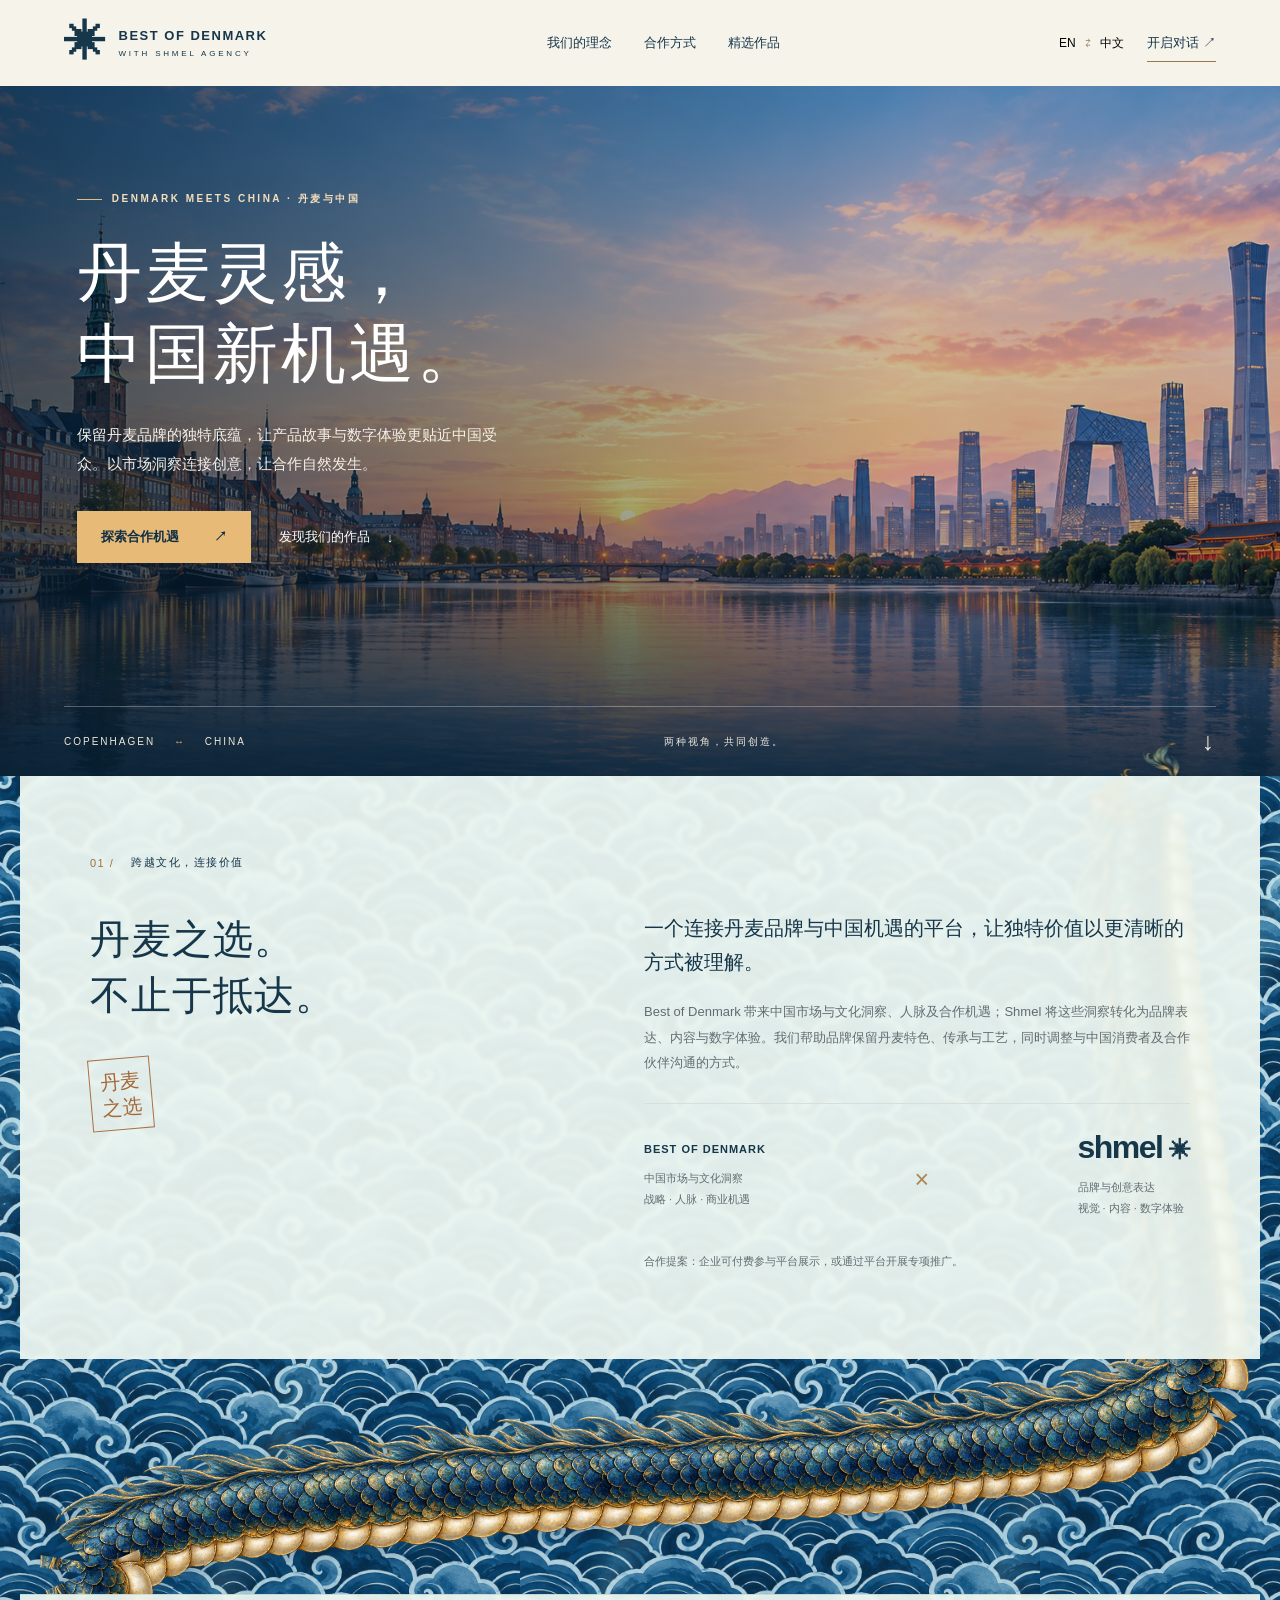
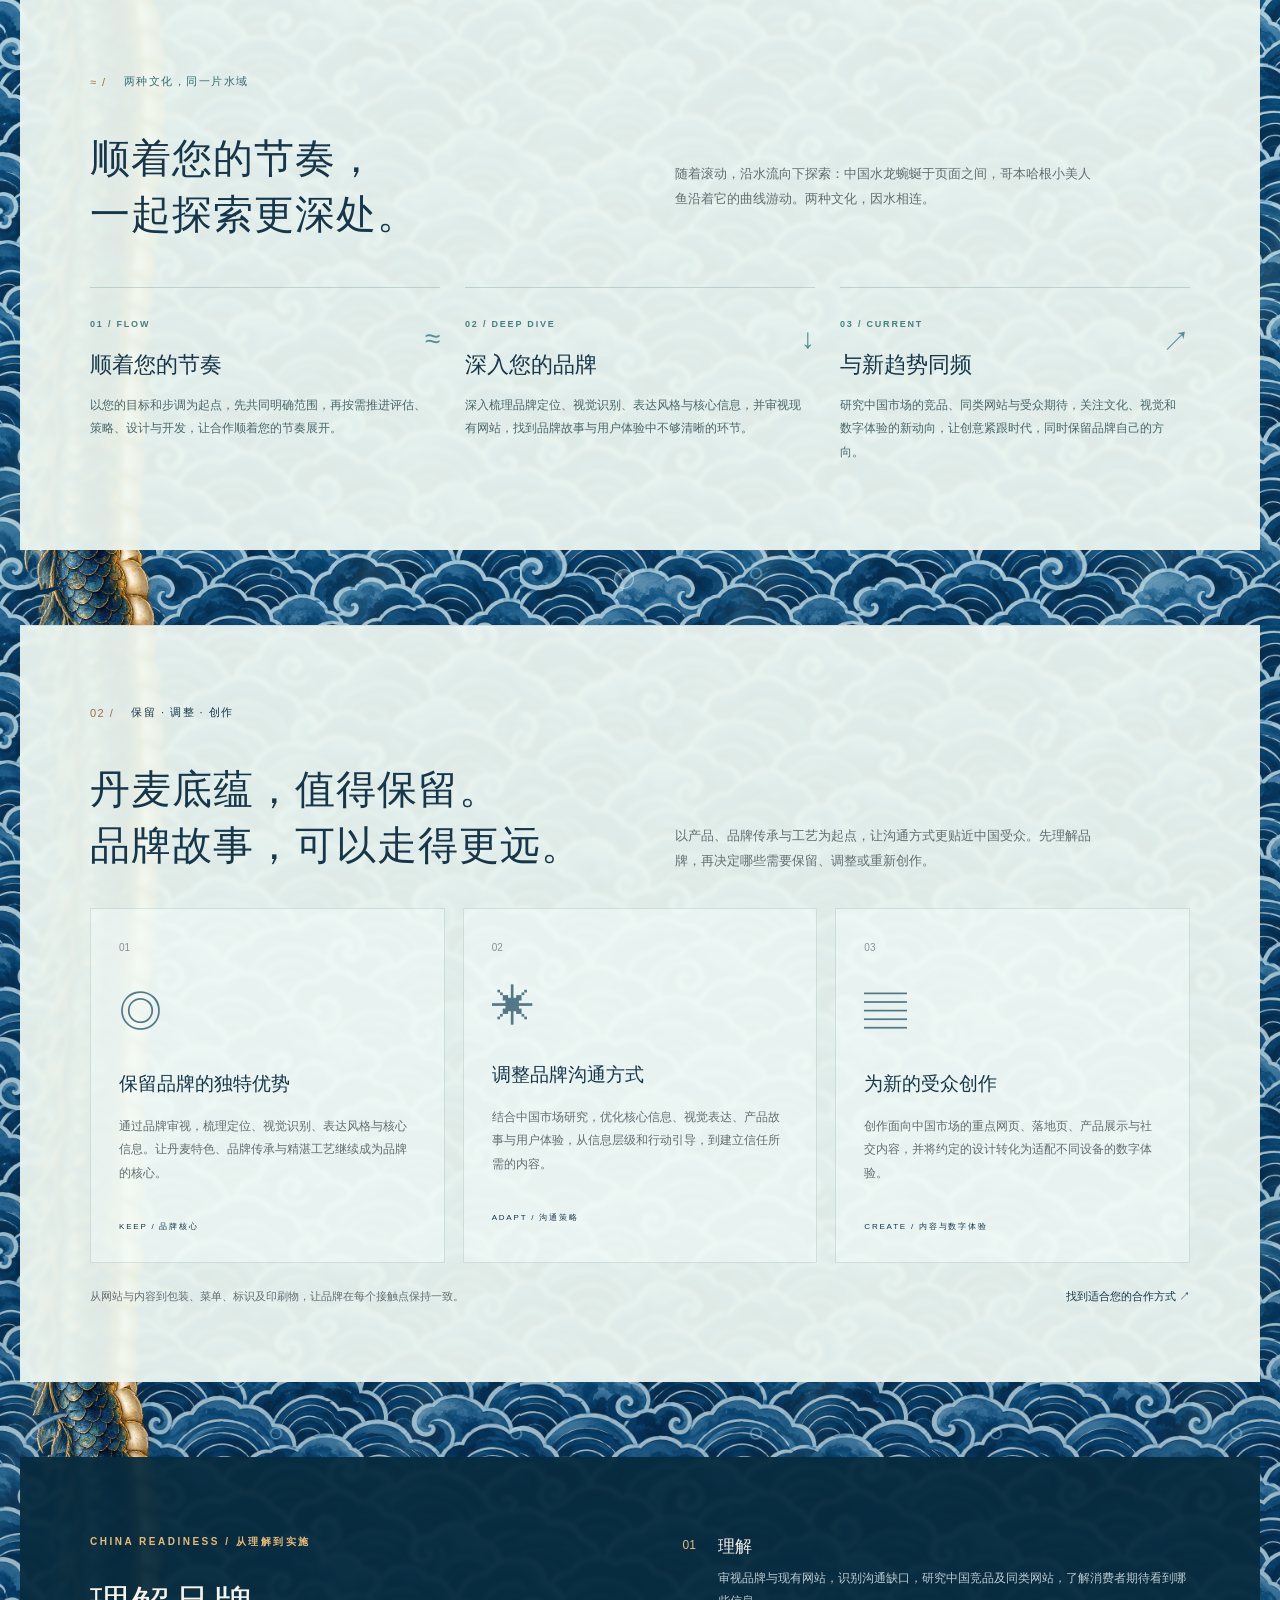
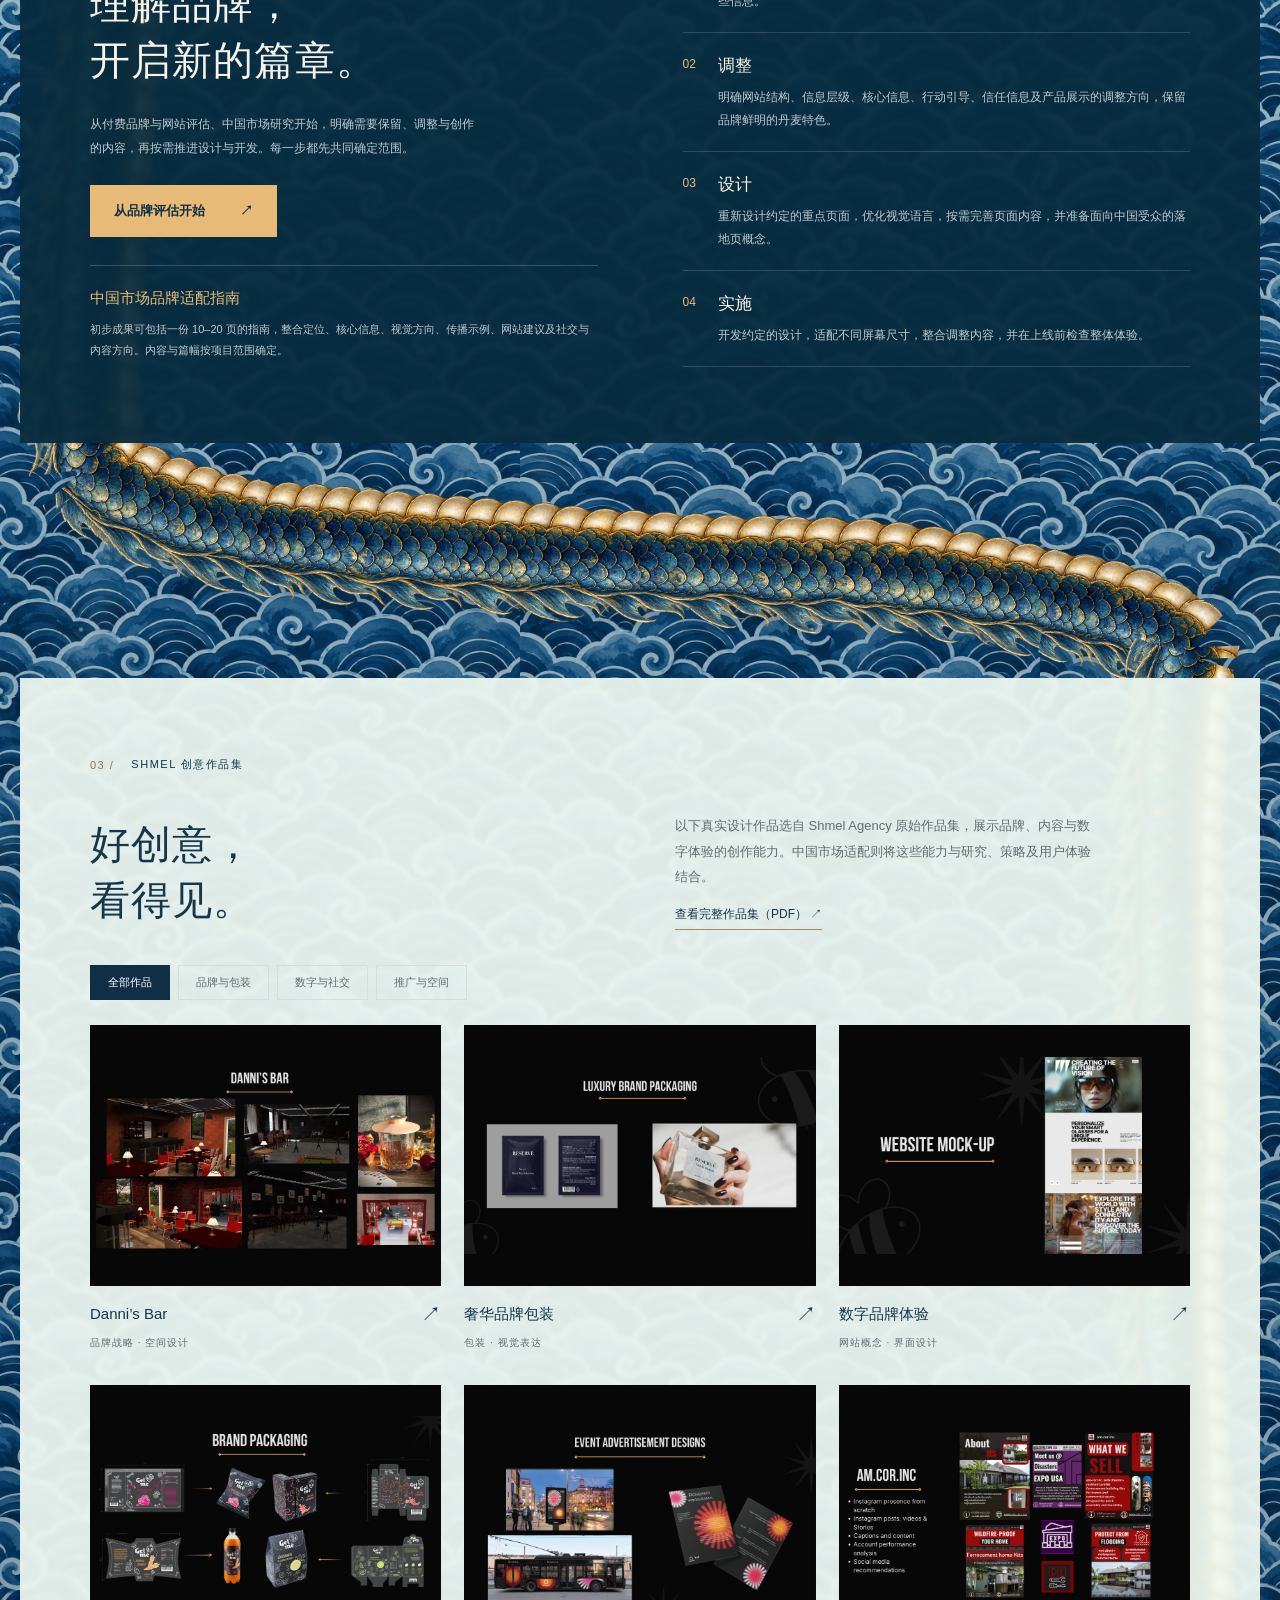
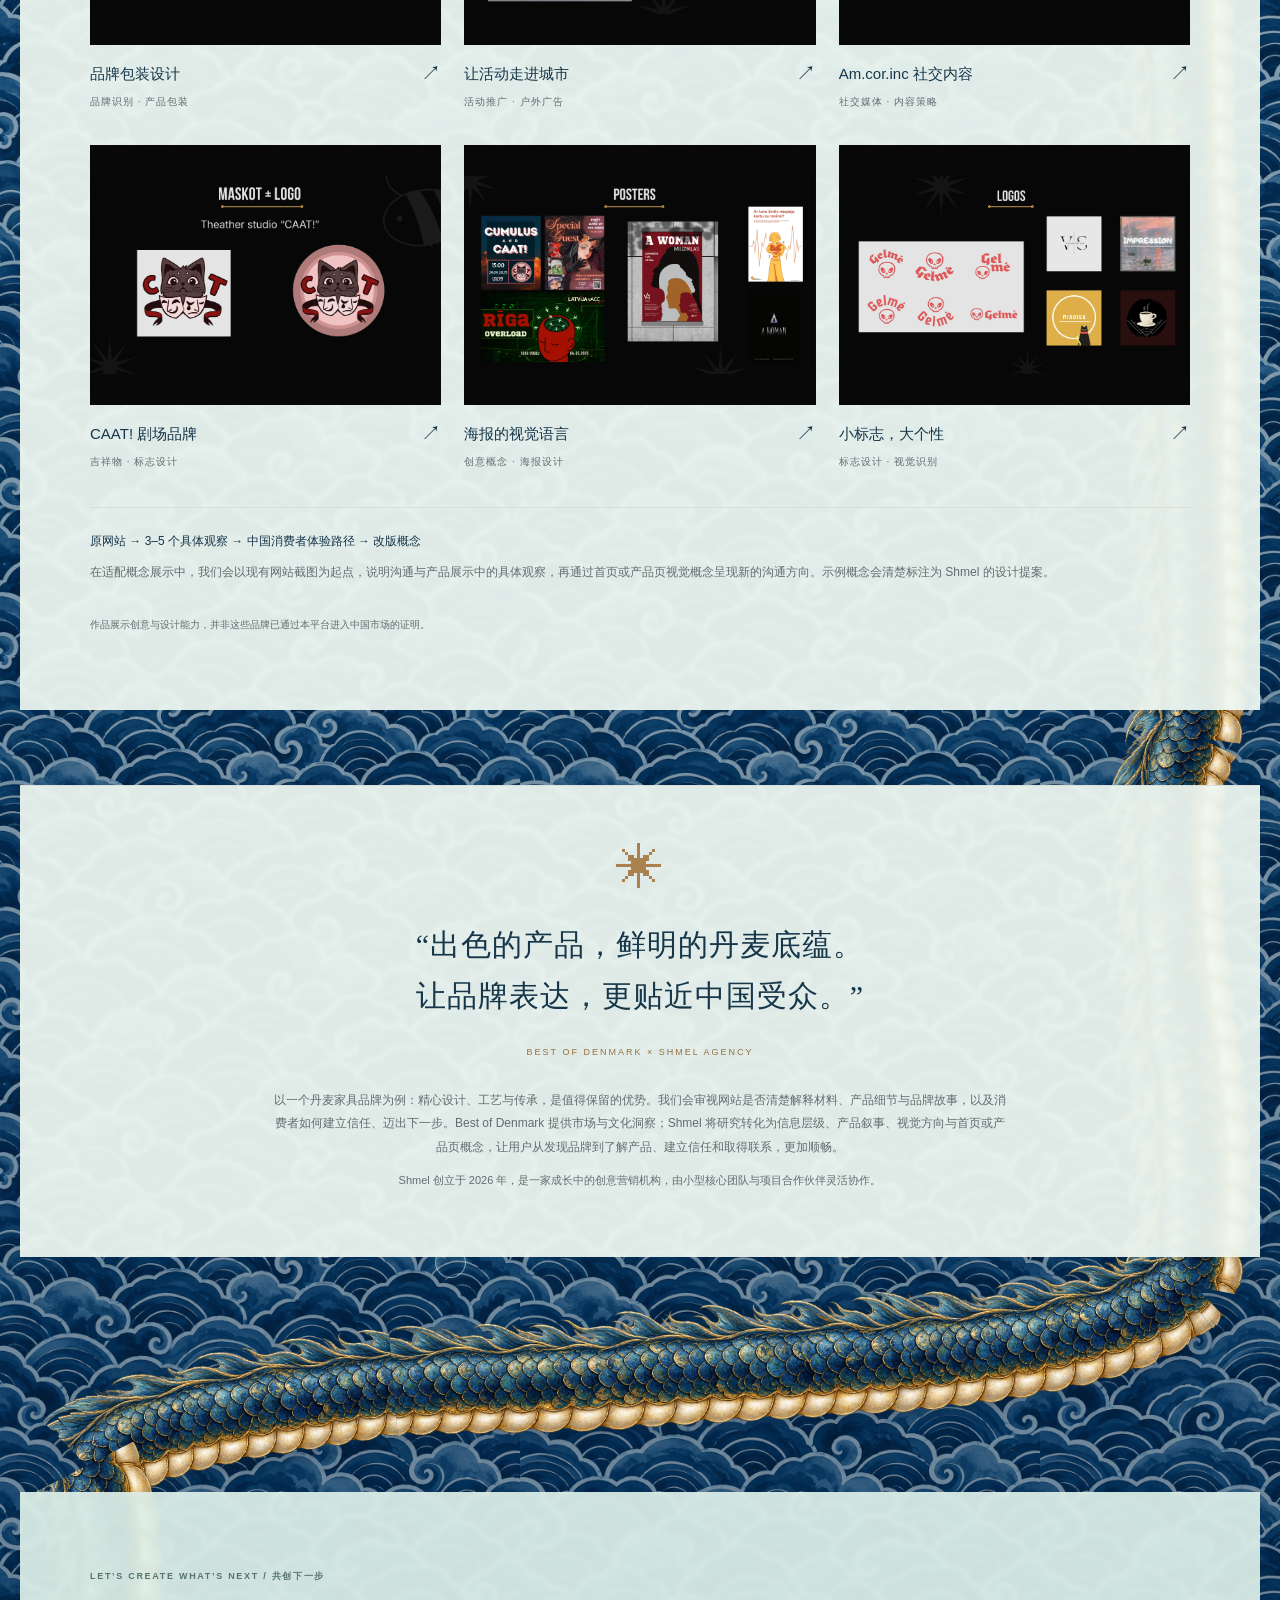
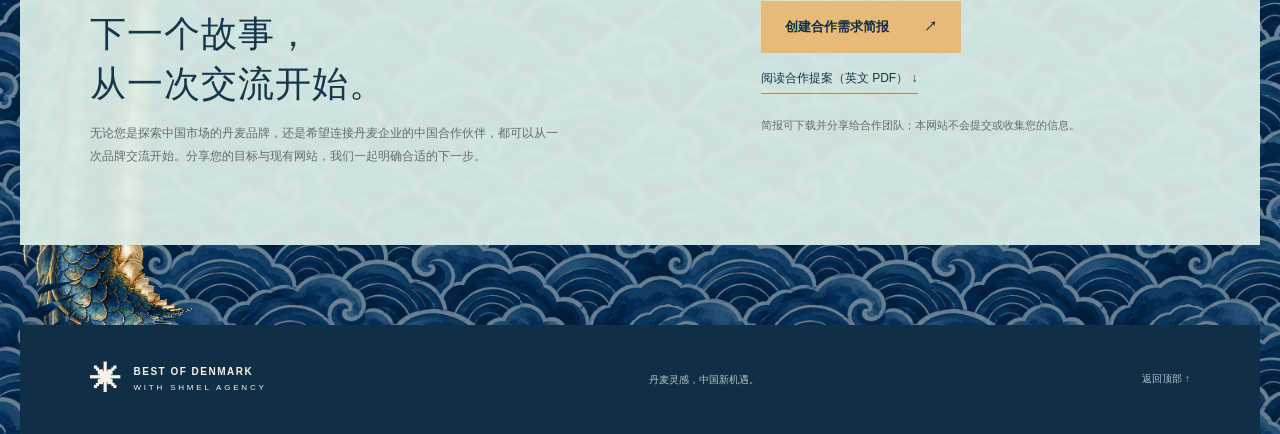
==== Code/chinadenmark.html @ ea46aa22 "Add files via upload" ====
<!DOCTYPE html>
<html lang="zh-CN">
<head>
  <meta charset="UTF-8">
  <meta name="viewport" content="width=device-width, initial-scale=1">
  <meta name="description" content="Best of Denmark × Shmel — connecting Danish brands and Chinese opportunities through market insight, branding and digital experiences.">
  <meta name="theme-color" content="#102f46">
  <title>Best of Denmark × Shmel | 丹麦之选</title>
  <link rel="stylesheet" href="chinadenmark.css">
  <script src="dragon-body.js" defer></script>
  <script src="chinadenmark.js" defer></script>
</head>
<body>
  <a class="skip" href="#main" data-i18n="skip">跳转至内容</a>
  <header class="site-header">
    <a class="brand" href="#" aria-label="Best of Denmark home"><span class="brand-icon">✳</span><span>BEST OF DENMARK<small>WITH SHMEL AGENCY</small></span></a>
    <nav aria-label="Main navigation"><a href="#about" data-i18n="navAbout">我们的理念</a><a href="#services" data-i18n="navServices">合作方式</a><a href="#work" data-i18n="navWork">精选作品</a></nav>
    <div class="header-actions"><button class="language" id="language" aria-label="Switch to English">EN <span>⇄</span> 中文</button><a class="nav-cta" href="#connect"><span data-i18n="navContact">开启对话</span> ↗</a></div>
  </header>
  <main id="main">
    <section class="hero" aria-labelledby="hero-title">
      <div class="hero-content"><p class="eyebrow light"><span></span> DENMARK MEETS CHINA · 丹麦与中国</p><h1 id="hero-title" data-i18n="heroTitle">丹麦灵感，<br>中国新机遇。</h1><p class="hero-description" data-i18n="heroDescription">保留丹麦品牌的独特底蕴，让产品故事与数字体验更贴近中国受众。以市场洞察连接创意，让合作自然发生。</p><div class="hero-actions"><a class="button gold" href="#about"><span data-i18n="heroExplore">探索合作机遇</span> ↗</a><a class="hero-secondary" href="#work"><span data-i18n="heroWork">发现我们的作品</span> <span>↓</span></a></div></div>
      <div class="hero-bottom"><span>COPENHAGEN <i>↔</i> CHINA</span><span data-i18n="heroBottom">两种视角，共同创造。</span><a href="#about" aria-label="Scroll to introduction">↓</a></div>
    </section>
    <div class="wave-background">
      <div class="bubble-field" aria-hidden="true"></div>
      <div class="page-dragon" aria-hidden="true">
        <canvas class="dragon-layer dragon-behind" id="dragon-back-body"></canvas>
        <svg class="dragon-route" aria-hidden="true"><path id="page-swim-route" fill="none" stroke="none"/></svg>
        <svg class="dragon-layer dragon-anatomy"><g id="dragon-parts"></g></svg>
        <svg class="dragon-layer dragon-head-layer"><g id="dragon-head-parts"></g></svg>
        <canvas class="dragon-layer dragon-in-front" id="dragon-front-body"></canvas>
        <div class="page-mermaid" id="swimming-mermaid"><img src="../Assets/mermaid-sliding-down.png" alt="" width="1024" height="1536"></div>
      </div>
      <section id="about" class="section introduction">
        <div class="section-label"><span>01 /</span><p data-i18n="aboutEyebrow">跨越文化，连接价值</p></div>
        <div class="intro-grid"><div><h2 data-i18n="aboutTitle">丹麦之选。<br>不止于抵达。</h2><div class="seal" aria-hidden="true">丹麦<br>之选</div></div><div class="intro-copy"><p class="lead" data-i18n="aboutLead">一个连接丹麦品牌与中国机遇的平台，让独特价值以更清晰的方式被理解。</p><p data-i18n="aboutText">Best of Denmark 带来中国市场与文化洞察、人脉及合作机遇；Shmel 将这些洞察转化为品牌表达、内容与数字体验。我们帮助品牌保留丹麦特色、传承与工艺，同时调整与中国消费者及合作伙伴沟通的方式。</p><div class="partners"><div><span class="partner-name">BEST OF DENMARK</span><p data-i18n="partnerOne">中国市场与文化洞察<br>战略 · 人脉 · 商业机遇</p></div><span class="partner-times">×</span><div><span class="partner-name shmel">shmel<span>✳</span></span><p data-i18n="partnerTwo">品牌与创意表达<br>视觉 · 内容 · 数字体验</p></div></div><p class="note" data-i18n="aboutNote">合作提案：企业可付费参与平台展示，或通过平台开展专项推广。</p></div></div>
      </section>
      <section class="section water-story" aria-labelledby="water-title">
        <div class="section-label"><span>≈ /</span><p data-i18n="waterEyebrow">两种文化，同一片水域</p></div>
        <div class="section-heading"><h2 id="water-title" data-i18n="waterTitle">顺着您的节奏，<br>一起探索更深处。</h2><p data-i18n="waterIntro">随着滚动，沿水流向下探索：中国水龙蜿蜒于页面之间，哥本哈根小美人鱼沿着它的曲线游动。两种文化，因水相连。</p></div>
        <div class="water-journey" id="water-journey">
        <div class="water-values journey-copy">
          <article><span class="water-value-mark" aria-hidden="true">≈</span><p class="eyebrow">01 / FLOW</p><h3 data-i18n="flowTitle">顺着您的节奏</h3><p data-i18n="flowText">以您的目标和步调为起点，先共同明确范围，再按需推进评估、策略、设计与开发，让合作顺着您的节奏展开。</p></article>
          <article><span class="water-value-mark" aria-hidden="true">↓</span><p class="eyebrow">02 / DEEP DIVE</p><h3 data-i18n="diveTitle">深入您的品牌</h3><p data-i18n="diveText">深入梳理品牌定位、视觉识别、表达风格与核心信息，并审视现有网站，找到品牌故事与用户体验中不够清晰的环节。</p></article>
          <article><span class="water-value-mark" aria-hidden="true">↗</span><p class="eyebrow">03 / CURRENT</p><h3 data-i18n="currentTitle">与新趋势同频</h3><p data-i18n="currentText">研究中国市场的竞品、同类网站与受众期待，关注文化、视觉和数字体验的新动向，让创意紧跟时代，同时保留品牌自己的方向。</p></article>
        </div>
        </div>
      </section>
      <section id="services" class="section services">
        <div class="section-label"><span>02 /</span><p data-i18n="servicesEyebrow">保留 · 调整 · 创作</p></div>
        <div class="section-heading"><h2 data-i18n="servicesTitle">丹麦底蕴，值得保留。<br>品牌故事，可以走得更远。</h2><p data-i18n="servicesIntro">以产品、品牌传承与工艺为起点，让沟通方式更贴近中国受众。先理解品牌，再决定哪些需要保留、调整或重新创作。</p></div>
        <div class="service-grid">
          <article class="service-card"><span class="service-number">01</span><span class="service-symbol">◎</span><h3 data-i18n="service1Title">保留品牌的独特优势</h3><p data-i18n="service1Text">通过品牌审视，梳理定位、视觉识别、表达风格与核心信息。让丹麦特色、品牌传承与精湛工艺继续成为品牌的核心。</p><span class="service-tag" data-i18n="service1Tag">KEEP / 品牌核心</span></article>
          <article class="service-card"><span class="service-number">02</span><span class="service-symbol">✳</span><h3 data-i18n="service2Title">调整品牌沟通方式</h3><p data-i18n="service2Text">结合中国市场研究，优化核心信息、视觉表达、产品故事与用户体验，从信息层级和行动引导，到建立信任所需的内容。</p><span class="service-tag" data-i18n="service2Tag">ADAPT / 沟通策略</span></article>
          <article class="service-card"><span class="service-number">03</span><span class="service-symbol">▤</span><h3 data-i18n="service3Title">为新的受众创作</h3><p data-i18n="service3Text">创作面向中国市场的重点网页、落地页、产品展示与社交内容，并将约定的设计转化为适配不同设备的数字体验。</p><span class="service-tag" data-i18n="service3Tag">CREATE / 内容与数字体验</span></article>
        </div><div class="services-foot"><span data-i18n="servicesExtra">从网站与内容到包装、菜单、标识及印刷物，让品牌在每个接触点保持一致。</span><a href="#connect"><span data-i18n="servicesLink">找到适合您的合作方式</span> ↗</a></div>
      </section>
      <section id="readiness" class="readiness section">
        <div class="readiness-head"><p class="eyebrow" data-i18n="readinessEyebrow">CHINA READINESS / 从理解到实施</p><h2 data-i18n="readinessTitle">理解品牌，<br>开启新的篇章。</h2><p data-i18n="readinessIntro">从付费品牌与网站评估、中国市场研究开始，明确需要保留、调整与创作的内容，再按需推进设计与开发。每一步都先共同确定范围。</p><a class="button gold" href="#connect"><span data-i18n="readinessCta">从品牌评估开始</span> ↗</a><div class="adaptation-guide"><h3 data-i18n="guideTitle">中国市场品牌适配指南</h3><p data-i18n="guideText">初步成果可包括一份 10–20 页的指南，整合定位、核心信息、视觉方向、传播示例、网站建议及社交与内容方向。内容与篇幅按项目范围确定。</p></div></div>
        <ol class="steps"><li><span>01</span><div><h3 data-i18n="step1Title">理解</h3><p data-i18n="step1Text">审视品牌与现有网站，识别沟通缺口，研究中国竞品及同类网站，了解消费者期待看到哪些信息。</p></div></li><li><span>02</span><div><h3 data-i18n="step2Title">调整</h3><p data-i18n="step2Text">明确网站结构、信息层级、核心信息、行动引导、信任信息及产品展示的调整方向，保留品牌鲜明的丹麦特色。</p></div></li><li><span>03</span><div><h3 data-i18n="step3Title">设计</h3><p data-i18n="step3Text">重新设计约定的重点页面，优化视觉语言，按需完善页面内容，并准备面向中国受众的落地页概念。</p></div></li><li><span>04</span><div><h3 data-i18n="step4Title">实施</h3><p data-i18n="step4Text">开发约定的设计，适配不同屏幕尺寸，整合调整内容，并在上线前检查整体体验。</p></div></li></ol>
      </section>
      <section id="work" class="section portfolio">
        <div class="section-label"><span>03 /</span><p data-i18n="workEyebrow">SHMEL 创意作品集</p></div>
        <div class="section-heading"><h2 data-i18n="workTitle">好创意，<br>看得见。</h2><div><p data-i18n="workIntro">以下真实设计作品选自 Shmel Agency 原始作品集，展示品牌、内容与数字体验的创作能力。中国市场适配则将这些能力与研究、策略及用户体验结合。</p><a class="text-link" href="../Assets/Shmel%20Agency%20Portfolio.pdf" target="_blank" rel="noopener"><span data-i18n="portfolioDownload">查看完整作品集（PDF）</span> ↗</a></div></div>
        <div class="filters" role="group" aria-label="Portfolio filters"><button class="active" data-filter="all" aria-pressed="true" data-i18n="filterAll">全部作品</button><button data-filter="brand" aria-pressed="false" data-i18n="filterBrand">品牌与包装</button><button data-filter="digital" aria-pressed="false" data-i18n="filterDigital">数字与社交</button><button data-filter="campaign" aria-pressed="false" data-i18n="filterCampaign">推广与空间</button></div>
        <div id="project-grid" class="project-grid"></div>
        <div class="showcase-copy"><p class="showcase-flow" data-i18n="showcaseFlow">原网站 → 3–5 个具体观察 → 中国消费者体验路径 → 改版概念</p><p data-i18n="showcaseText">在适配概念展示中，我们会以现有网站截图为起点，说明沟通与产品展示中的具体观察，再通过首页或产品页视觉概念呈现新的沟通方向。示例概念会清楚标注为 Shmel 的设计提案。</p></div>
        <p class="portfolio-note" data-i18n="portfolioNote">作品展示创意与设计能力，并非这些品牌已通过本平台进入中国市场的证明。</p>
      </section>
      <section class="section together"><span class="flower" aria-hidden="true">✳</span><blockquote data-i18n="quote">“出色的产品，鲜明的丹麦底蕴。<br>让品牌表达，更贴近中国受众。”</blockquote><p>BEST OF DENMARK × SHMEL AGENCY</p><div class="together-copy"><p data-i18n="togetherText">以一个丹麦家具品牌为例：精心设计、工艺与传承，是值得保留的优势。我们会审视网站是否清楚解释材料、产品细节与品牌故事，以及消费者如何建立信任、迈出下一步。Best of Denmark 提供市场与文化洞察；Shmel 将研究转化为信息层级、产品叙事、视觉方向与首页或产品页概念，让用户从发现品牌到了解产品、建立信任和取得联系，更加顺畅。</p><p class="note" data-i18n="teamNote">Shmel 创立于 2026 年，是一家成长中的创意营销机构，由小型核心团队与项目合作伙伴灵活协作。</p></div></section>
      <section id="connect" class="section connect"><div><p class="eyebrow" data-i18n="connectEyebrow">LET’S CREATE WHAT’S NEXT / 共创下一步</p><h2 data-i18n="connectTitle">下一个故事，<br>从一次交流开始。</h2><p data-i18n="connectText">无论您是探索中国市场的丹麦品牌，还是希望连接丹麦企业的中国合作伙伴，都可以从一次品牌交流开始。分享您的目标与现有网站，我们一起明确合适的下一步。</p></div><div class="connect-actions"><button class="button gold" id="open-brief"><span data-i18n="connectCta">创建合作需求简报</span> ↗</button><a class="text-link" href="../Assets/best%20of%20denmark%20x%20shmel.pdf" target="_blank" rel="noopener"><span data-i18n="proposalDownload">阅读合作提案（英文 PDF）</span> ↓</a><p class="note" data-i18n="connectNote">简报可下载并分享给合作团队；本网站不会提交或收集您的信息。</p></div></section>
      <footer><a class="brand" href="#"><span class="brand-icon">✳</span><span>BEST OF DENMARK<small>WITH SHMEL AGENCY</small></span></a><p data-i18n="footer">丹麦灵感，中国新机遇。</p><a href="#" data-i18n="backTop">返回顶部 ↑</a></footer>
    </div>
  </main>
  <dialog id="project-dialog"><button class="close-dialog" aria-label="Close">×</button><img id="detail-image" alt=""><div class="dialog-content"><p class="eyebrow" id="detail-category"></p><h2 id="detail-title"></h2><p id="detail-description"></p><a class="text-link" href="../Assets/Shmel%20Agency%20Portfolio.pdf" target="_blank" rel="noopener" data-i18n="portfolioDownload">查看完整作品集（PDF）</a></div></dialog>
  <dialog id="brief-dialog"><button class="close-dialog" aria-label="Close">×</button><div class="dialog-content"><p class="eyebrow">BEST OF DENMARK × SHMEL</p><h2 data-i18n="briefTitle">您的合作需求</h2><p data-i18n="briefIntro">生成一份可分享的简报。所有内容仅保留在您的浏览器中。</p><form id="brief-form"><label><span data-i18n="formName">姓名 / 公司</span><input name="company" required maxlength="150" autocomplete="organization"></label><label><span data-i18n="formEmail">联系邮箱（选填）</span><input name="email" type="email" maxlength="200" autocomplete="email"></label><label><span data-i18n="formInterest">合作方向</span><select name="interest"><option value="platform" data-i18n="interest1">品牌展示与商务合作</option><option value="readiness" data-i18n="interest2">品牌评估与中国市场适配</option><option value="creative" data-i18n="interest3">网站设计、开发与内容</option></select></label><label><span data-i18n="formMessage">您的目标、现有网站与希望探索的方向</span><textarea name="message" required rows="4" maxlength="4000"></textarea></label><button class="button gold" type="submit" data-i18n="formDownload">下载合作简报 ↓</button><p id="brief-status" role="status"></p></form></div></dialog>
</body>
</html>
---- Code/chinadenmark.css ----
@charset "UTF-8";
:root{--navy:#102f46;--ink:#16364a;--cream:#f6f3eb;--gold:#e7bb77;--muted:#626d71;--line:#d9ded9}*{box-sizing:border-box}html{scroll-behavior:smooth;scroll-padding-top:88px}body{margin:0;color:var(--ink);font-family:Arial,"Microsoft YaHei","PingFang SC",sans-serif;background:var(--navy)}a{color:inherit;text-decoration:none}button,input,select,textarea{font:inherit}button,a,input,select,textarea{-webkit-tap-highlight-color:transparent}button{cursor:pointer}button:focus-visible,a:focus-visible{outline:3px solid #b87b32;outline-offset:5px}.skip{position:fixed;left:15px;top:-100px;padding:15px;background:white;z-index:100}.skip:focus{top:10px}.site-header{height:86px;display:flex;align-items:center;justify-content:space-between;padding:0 5%;background:var(--cream);gap:24px}.brand{display:flex;align-items:center;gap:11px;font-size:13px;font-weight:750;letter-spacing:1.5px;white-space:nowrap}.brand-icon{font-size:42px;line-height:1}.brand small{display:block;font-size:8px;letter-spacing:2.8px;margin-top:6px;font-weight:500}.site-header nav{display:flex;gap:32px;font-size:13px}.site-header nav a:hover{color:#9c672e}.header-actions{display:flex;align-items:center;gap:23px}.language{border:0;background:none;font-size:12px;padding:10px 0;white-space:nowrap}.language span{color:#9b7749;margin:0 6px}.nav-cta{border-bottom:1px solid #9b7749;padding:9px 0;font-size:13px}.hero{height:690px;min-height:600px;position:relative;color:white;background:linear-gradient(90deg,rgba(7,30,49,.74),rgba(9,31,48,.2) 70%),linear-gradient(0deg,rgba(5,28,45,.76),transparent 40%),url('../Assets/skyline.png') center center/cover no-repeat}.hero-content{max-width:1280px;margin:auto;padding:104px 6% 80px}.eyebrow{font-size:10px;font-weight:600;letter-spacing:2.5px;line-height:1.8;margin:0 0 25px}.eyebrow.light{color:#f5debb;display:flex;align-items:center;gap:10px}.eyebrow.light span{width:25px;height:1px;background:var(--gold)}h1{font-size:clamp(48px,5.1vw,76px);font-weight:500;letter-spacing:3px;line-height:1.24;margin:25px 0}p{line-height:1.95}.hero-description{max-width:420px;font-size:15px;color:#f4f0e9;margin:22px 0 33px}.hero-actions{display:flex;align-items:center;gap:28px}.button{display:inline-flex;align-items:center;justify-content:space-between;gap:35px;border:0;padding:17px 24px;font-size:13px;font-weight:600;transition:background .2s,transform .2s}.button:hover{transform:translateY(-2px)}.gold{background:var(--gold);color:var(--navy)}.gold:hover{background:#f1cc93}.hero-secondary{font-size:13px;display:flex;gap:17px;align-items:center}.hero-bottom{position:absolute;bottom:0;left:5%;right:5%;display:flex;justify-content:space-between;align-items:center;height:70px;border-top:1px solid #ffffff4a;font-size:10px;letter-spacing:2px;color:#eee8dc}.hero-bottom i{font-style:normal;color:var(--gold);margin:0 14px}.hero-bottom>a{font-size:25px}.wave-background{background: url('../Assets/waves.png') repeat;background-size:520px}.section{max-width:1240px;margin:0 auto;background:var(--cream);padding:76px 70px;scroll-margin-top:20px}.section-label{display:flex;gap:17px;align-items:center;margin-bottom:38px;font-size:11px;letter-spacing:1.5px}.section-label span{color:#9d713d}.section-label p{margin:0}h2{font-weight:500;font-size:40px;letter-spacing:1px;line-height:1.4;margin:0}h3{font-size:19px;font-weight:500;line-height:1.6} .intro-grid{display:grid;grid-template-columns:.95fr 1.05fr;gap:60px}.seal{display:inline-block;margin-top:35px;border:1px solid #aa7042;color:#a6693a;padding:9px 10px;font-family:serif;font-size:20px;line-height:1.3;transform:rotate(-5deg)}.intro-copy>p{font-size:13px;color:var(--muted);margin-top:0}.intro-copy>.lead{font-size:20px;line-height:1.7;color:var(--ink);margin-bottom:20px}.partners{display:flex;align-items:center;justify-content:space-between;gap:20px;border-top:1px solid var(--line);margin-top:28px;padding-top:25px}.partner-name{font-size:11px;font-weight:700;letter-spacing:1px}.partner-name.shmel{font-size:32px;font-weight:700;letter-spacing:-1.5px}.shmel span{font-size:22px;margin-left:7px}.partners p{font-size:11px;color:var(--muted);line-height:1.9}.partner-times{font-size:25px;color:#ae8653}.note{font-size:11px!important;color:var(--muted);line-height:1.8!important}.intro-copy>.note{margin-top:22px}.services{border-top:1px solid var(--line)}.section-heading{display:grid;grid-template-columns:1fr 1fr;gap:70px;align-items:end;margin-bottom:35px}.section-heading p{max-width:420px;font-size:13px;color:var(--muted);margin:0}.service-grid{display:grid;grid-template-columns:repeat(3,1fr);gap:18px}.service-card{position:relative;border:1px solid var(--line);padding:28px;background:#ffffff50}.service-number{font-size:10px;color:#869297}.service-symbol{display:block;font-size:43px;margin:28px 0;color:#537989}.service-card h3{margin:0 0 15px}.service-card p{font-size:12px;color:var(--muted);margin-bottom:30px}.service-tag{font-size:8px;letter-spacing:1.8px}.services-foot{display:flex;align-items:center;justify-content:space-between;gap:25px;margin-top:24px;font-size:11px;color:var(--muted)}.services-foot a{color:var(--ink);white-space:nowrap}.readiness{display:grid;grid-template-columns:1fr 1fr;gap:85px;background:var(--navy);color:var(--cream);position:relative}.readiness .eyebrow{color:var(--gold)}.readiness-head>p:not(.eyebrow){font-size:12px;color:#becbd0;margin:25px 0;max-width:390px}.steps{list-style:none;padding:0;margin:0}.steps li{display:flex;gap:22px;padding:19px 0;border-bottom:1px solid #ffffff26}.steps li:first-child{padding-top:0}.steps li>span{font-size:12px;color:var(--gold);padding-top:5px}.steps h3{font-size:17px;margin:0 0 6px}.steps p{font-size:12px;color:#becbd0;margin:0}.portfolio .section-heading{align-items:center}.text-link{display:inline-block;font-size:12px;border-bottom:1px solid #a78963;padding-bottom:6px;margin-top:17px}.filters{display:flex;gap:8px;margin-bottom:25px;flex-wrap:wrap}.filters button{border:1px solid var(--line);background:transparent;color:var(--muted);padding:9px 17px;font-size:11px}.filters button.active{background:var(--navy);color:white;border-color:var(--navy)}.project-grid{display:grid;grid-template-columns:repeat(3,1fr);gap:28px 23px}.project-card{background:none;border:0;text-align:left;padding:0;color:inherit;display:block;width:100%}.project-image{aspect-ratio:1.35;background:#080808;overflow:hidden;display:flex;align-items:center}.project-image img{width:100%;height:100%;object-fit:contain;transition:transform .35s}.project-card:hover img{transform:scale(1.035)}.project-meta{display:flex;justify-content:space-between;align-items:center;margin-top:15px;gap:10px}.project-meta h3{font-size:15px;margin:0}.project-meta>span{font-size:20px}.project-card>p{font-size:10px;letter-spacing:1px;color:var(--muted);margin:5px 0}.portfolio-note{font-size:10px;color:var(--muted);margin:30px 0 0}.together{text-align:center;border-top:1px solid var(--line);padding-top:55px;padding-bottom:55px}.flower{font-size:48px;color:#ac8150}.together blockquote{font-size:30px;line-height:1.7;font-weight:400;letter-spacing:1px;margin:23px auto;max-width:790px;font-family:Georgia,"Songti SC",SimSun,serif}.together>p{font-size:9px;letter-spacing:2px;color:#98713c}.together-copy{max-width:740px;margin:27px auto 0}.together-copy p{font-size:12px;color:var(--muted)}.connect{background:#e8eee9;display:grid;grid-template-columns:1.4fr 1fr;gap:70px;align-items:center}.connect .eyebrow{font-size:9px;letter-spacing:1.7px;color:#57736f}.connect h2{font-size:36px}.connect p:not(.eyebrow){font-size:12px;color:var(--muted);max-width:470px;margin-bottom:0}.connect-actions{display:flex;flex-direction:column;align-items:flex-start}.connect-actions .note{margin-top:22px}footer{max-width:1240px;margin:auto;padding:35px 70px;background:var(--navy);color:var(--cream);display:flex;align-items:center;justify-content:space-between;gap:20px}footer p,footer>a:last-child{font-size:10px;color:#b5c4cb}footer .brand{font-size:10px}footer .brand-icon{font-size:31px}footer small{font-size:7px}dialog{border:0;padding:0;background:var(--cream);color:var(--ink);max-width:800px;width:calc(100% - 36px);max-height:90vh;box-shadow:0 25px 90px #0006}dialog::backdrop{background:#041b2bc9;backdrop-filter:blur(5px)}.close-dialog{position:absolute;right:13px;top:13px;z-index:1;width:36px;height:36px;border:1px solid #ffffff90;background:var(--cream);color:var(--ink);font-size:26px}.dialog-content{padding:35px}.dialog-content h2{font-size:28px}.dialog-content>p:not(.eyebrow){font-size:13px;color:var(--muted)}#detail-image{display:block;width:100%;max-height:55vh;object-fit:contain;background:#080808}#brief-dialog{max-width:560px}form{display:grid;gap:18px;margin-top:24px}form label{display:grid;gap:8px;font-size:12px}input,select,textarea{border:1px solid #bcc9c8;background:#fff9;color:var(--ink);padding:12px;width:100%;border-radius:0}textarea{resize:vertical}#brief-status{font-size:12px;margin:0}body.modal-open{overflow:hidden}[hidden]{display:none!important}
@media(min-width:1450px){.hero-content{padding-left:70px}.hero{height:760px}.hero-content{padding-top:130px}}
@media(max-width:1000px){.site-header{padding:0 4%;gap:15px}.site-header nav{gap:18px}.header-actions{gap:15px}.section{margin:0 25px;padding:55px 38px}.intro-grid,.section-heading{gap:35px}.readiness{gap:40px}.service-card{padding:20px}.connect{gap:35px}footer{margin:0 25px;padding:30px 38px}}
@media(max-width:700px){html{scroll-padding-top:20px}.site-header{height:73px}.brand{font-size:10px;letter-spacing:.8px;gap:7px}.brand-icon{font-size:32px}.brand small{font-size:7px;letter-spacing:1.5px}.site-header nav,.nav-cta{display:none}.language{font-size:11px}.hero{height:630px;min-height:0;background-position:45% center}.hero-content{padding:83px 7% 90px}h1{font-size:49px;line-height:1.3;letter-spacing:1px}.eyebrow{font-size:8px;letter-spacing:1.5px}.hero-description{font-size:13px;max-width:290px}.hero-actions{gap:20px;flex-wrap:wrap}.hero-secondary{font-size:11px}.button{padding:16px 21px;font-size:12px}.hero-bottom{left:7%;right:7%;font-size:8px;letter-spacing:1px}.hero-bottom>span:nth-child(2){display:none}.section{margin:0 14px;padding:43px 25px}.section-label{margin-bottom:25px;font-size:10px}h2{font-size:30px}.intro-grid,.section-heading,.readiness,.connect{grid-template-columns:1fr;gap:27px}.seal{display:none}.intro-copy>.lead{font-size:18px}.partners{gap:12px}.partner-name{font-size:9px}.partner-name.shmel{font-size:27px}.partners p{font-size:10px}.service-grid{grid-template-columns:1fr;gap:12px}.service-card{padding:23px;display:grid;grid-template-columns:47px 1fr;column-gap:19px}.service-number{grid-column:1}.service-symbol{grid-column:1;grid-row:2 / 5;margin:10px 0;font-size:36px}.service-card h3{grid-column:2;grid-row:2;font-size:18px}.service-card p{grid-column:2;margin:0 0 18px;font-size:12px}.service-tag{grid-column:2}.services-foot{align-items:flex-start;flex-direction:column;gap:15px;line-height:1.8}.readiness-head>p:not(.eyebrow){max-width:100%}.steps li:first-child{padding-top:15px}.section-heading{margin-bottom:25px}.project-grid{grid-template-columns:repeat(2,1fr);gap:24px 13px}.project-meta{margin-top:10px}.project-meta h3{font-size:13px}.project-card>p{font-size:9px;letter-spacing:0}.filters{gap:6px}.filters button{padding:8px 11px;font-size:10px}.together blockquote{font-size:23px;margin:20px 0}.connect h2{font-size:30px}.connect .eyebrow{font-size:8px}footer{margin:0 14px;padding:26px 25px;flex-wrap:wrap}footer>p{display:none}footer .brand{font-size:8px}.dialog-content{padding:30px 23px}.dialog-content h2{font-size:25px}}
@media(prefers-reduced-motion:reduce){html{scroll-behavior:auto}*,*::before,*::after{transition:none!important}}

/* Translucent panels, light from the surface, and drifting underwater bubbles. */
.wave-background{position:relative;isolation:isolate;background-image:linear-gradient(180deg,#2c8a9c32,#082e4966 65%,#031f3b88),url('../Assets/waves.png');background-size:auto,520px}
.wave-background::before{content:"";position:absolute;inset:0;z-index:-1;pointer-events:none;background:repeating-linear-gradient(112deg,transparent 0 115px,#b1f4ed12 135px,#d5fffa26 145px,transparent 185px 360px);mask-image:linear-gradient(#000,transparent 85%)}
.wave-background::after{content:"";position:absolute;inset:0;z-index:-1;pointer-events:none;background-image:radial-gradient(circle at 15% 25%,transparent 4px,#cbf5ff6b 5px,transparent 7px),radial-gradient(circle at 85% 65%,transparent 7px,#cbf5ff4a 8px,transparent 10px),radial-gradient(circle at 45% 85%,#e4fbff66 1px,transparent 3px);background-size:240px 430px,390px 640px,180px 310px;animation:bubbles-rise 28s linear infinite}
.section{background:rgba(246,249,242,.9);backdrop-filter:blur(2px);-webkit-backdrop-filter:blur(2px)}
.readiness{background:rgba(8,43,62,.92)}
.connect{background:rgba(221,239,233,.9)}
.service-card{background:#f6fffb60;border-color:#8ba8a44d}
.water-story{border-top:1px solid #94b8b35e;background:rgba(230,246,241,.88)}
.water-story .section-heading{align-items:center}
.water-story .section-label{color:#356b72}
.water-art{margin:0;position:relative;overflow:hidden;border:1px solid #77a5ac66;background:#123b50}
.water-art img{display:block;width:100%;height:410px;object-fit:cover;object-position:center}
.water-art figcaption{position:absolute;bottom:0;left:0;right:0;padding:22px 28px;background:linear-gradient(transparent,#062b45df);display:flex;justify-content:space-between;align-items:center;gap:15px;color:#f0dfbf;font-size:10px;letter-spacing:1.7px}
.water-art figcaption>span:nth-child(2){font-size:25px;color:#c9ede7}
.water-values{display:grid;grid-template-columns:repeat(3,1fr);gap:30px;margin-top:35px}
.water-values article{position:relative;padding-top:22px;border-top:1px solid #8ba8a470}
.water-values .eyebrow{color:#477e82;font-size:9px;letter-spacing:1.8px;margin:0 0 14px}
.water-values h3{margin:0 0 12px;font-size:19px}
.water-values article>p:last-child{font-size:12px;color:#49676b;margin:0}
.water-value-mark{position:absolute;right:0;top:13px;font-size:28px;color:#528f99}
@keyframes bubbles-rise{from{background-position:0 0,0 0,0 0}to{background-position:0 -430px,0 -640px,0 -310px}}
@media(max-width:700px){.water-art img{height:auto;aspect-ratio:1947 / 808;object-fit:contain}.water-art figcaption{position:static;padding:11px 13px;font-size:8px;letter-spacing:.5px;background:#10364a}.water-values{grid-template-columns:1fr;gap:24px;margin-top:25px}.water-values h3{font-size:18px}.water-story .section-heading{gap:20px}}
@media(prefers-reduced-motion:reduce){.wave-background::after{animation:none}}

/* Separate cultural figures become a scroll-driven scene beside the story. */
.water-story{overflow:visible}
.water-journey{display:grid;grid-template-columns:1fr 1.1fr;gap:35px;position:relative;align-items:start}
.water-journey .journey-copy{display:flex;flex-direction:column;gap:0;margin-top:0;padding:65px 0 85px}
.journey-copy article{min-height:390px;padding:32px 20px 45px 0;display:flex;flex-direction:column;justify-content:center}
.journey-copy article:last-child{min-height:320px}
.journey-copy h3{font-size:28px;max-width:330px}
.journey-copy article>p:last-child{font-size:14px;max-width:340px}
.journey-copy .water-value-mark{top:35px}
.ocean-scene{position:sticky;top:35px;height:min(84vh,800px);min-height:500px;isolation:isolate;pointer-events:none}
.scene-glow{position:absolute;inset:0 -15%;background:radial-gradient(ellipse at center,#3d9da926,transparent 67%);z-index:0}
.journey-dragon{position:absolute;inset:0;width:100%;height:100%;object-fit:fill;z-index:2;filter:drop-shadow(0 9px 13px #103d4b30)}
.swim-route{position:absolute;inset:0;width:100%;height:100%;overflow:visible;z-index:0}
.swim-route path{fill:none;stroke:#508c9533;stroke-width:1.5;stroke-dasharray:2 11;stroke-linecap:round}
.swimming-mermaid{position:absolute;left:78%;top:9%;width:160px;z-index:3;will-change:transform,left,top;filter:drop-shadow(0 4px 7px #123a4d24)}
.swimming-mermaid img{width:100%;height:auto;display:block}
.mermaid-wake{position:absolute;inset:25% -12%;border-radius:50%;background:radial-gradient(ellipse,#c4eeea55,transparent 65%);z-index:-1}
.scene-caption{position:absolute;left:0;right:0;bottom:-25px;text-align:center;font-size:8px;letter-spacing:1px;color:#376d75}
@media(max-width:1000px){.swimming-mermaid{width:115px}.journey-copy h3{font-size:24px}}
@media(max-width:700px){.water-journey{grid-template-columns:minmax(0,1fr) 125px;gap:8px}.water-journey .journey-copy{padding-top:20px;padding-bottom:25px}.journey-copy article{min-height:340px;padding-right:4px}.journey-copy article:last-child{min-height:300px}.journey-copy h3{font-size:21px}.journey-copy article>p:last-child{font-size:12px}.journey-copy .eyebrow{font-size:8px}.journey-copy .water-value-mark{display:none}.ocean-scene{height:480px;min-height:0;top:35px;margin-top:15px}.swimming-mermaid{width:72px}.scene-caption{font-size:7px;letter-spacing:0;line-height:1.7;bottom:-45px}.scene-caption>span{display:block}.scene-caption>span:nth-child(2){display:none}}
@media(prefers-reduced-motion:reduce){.swimming-mermaid{will-change:auto}}

/* The darker dragon wraps around the full page rather than a single scene. */
.wave-background{overflow:visible}
body{overflow-x:clip}
html{overflow-x:clip}
.wave-background>.section,.wave-background>footer{position:relative;z-index:1}
.wave-background>.section{margin-bottom:145px}
.wave-background>.section:last-of-type{margin-bottom:80px}
.page-dragon{position:absolute;inset:0;pointer-events:none}
.dragon-layer{position:absolute;inset:0;width:100%;height:100%;overflow:visible;pointer-events:none}
.dragon-behind{z-index:0;filter:drop-shadow(0 10px 12px #031c3866)}
.dragon-in-front{z-index:3;filter:drop-shadow(0 14px 12px #031c3880)}
.page-dragon-crown{position:absolute;right:-25px;top:-290px;width:clamp(330px,43vw,650px);height:auto;z-index:0;filter:drop-shadow(0 10px 14px #031c3855)}
.page-mermaid{position:absolute;width:150px;z-index:0;will-change:left,top;filter:drop-shadow(0 4px 8px #031c3844)}
.page-mermaid img{display:block;width:100%;height:auto}
.water-journey{display:block}.water-journey .journey-copy{display:grid;grid-template-columns:repeat(3,1fr);gap:25px;padding:10px 0 0}.journey-copy article,.journey-copy article:last-child{min-height:0;display:block;padding:28px 0 10px}.journey-copy h3{font-size:22px}.journey-copy article>p:last-child{font-size:12px}
@media(max-width:700px){.wave-background>.section{margin-bottom:105px}.page-dragon-crown{width:260px;right:-85px;top:-150px}.page-mermaid{width:85px}.water-journey .journey-copy{grid-template-columns:1fr;gap:22px}.journey-copy article{padding-top:22px}}

/* Organic, directionally textured anatomy replaces the rectangular ribbon. */
.dragon-route{position:absolute;inset:0;width:100%;height:100%;pointer-events:none;visibility:hidden}
.dragon-anatomy{z-index:2;filter:drop-shadow(0 5px 8px #071f3740)}
.dragon-behind{filter:drop-shadow(0 6px 9px #071f3740)}
.dragon-in-front{filter:drop-shadow(0 8px 9px #071f3750)}
.wave-background>.section{margin-bottom:75px;background-color:rgba(240,249,243,.93)}
.wave-background>.introduction,.wave-background>.readiness,.wave-background>.together{margin-bottom:235px}
.wave-background>.readiness{background-color:rgba(8,43,62,.94)}
.wave-background>.connect{background-color:rgba(221,239,233,.93)}
@media(max-width:700px){.wave-background>.section{margin-bottom:55px}.wave-background>.introduction,.wave-background>.readiness,.wave-background>.together{margin-bottom:145px}}

/* The dragon stays under the translucent panels; its head peeks above them. */
.dragon-in-front,.dragon-anatomy{z-index:0}
.dragon-head-layer{z-index:2;filter:drop-shadow(0 5px 8px #071f3740)}
.page-mermaid{width:105px}
.bubble-field{position:absolute;inset:0;z-index:0;pointer-events:none;overflow:hidden}
.water-bubble{position:absolute;left:var(--bubble-x);top:var(--bubble-y);width:var(--bubble-size);height:var(--bubble-size);border:1px solid #e0fcffb3;border-radius:50%;background:radial-gradient(circle at 28% 25%,#fff8 0 5%,transparent 13%),radial-gradient(circle at 62% 70%,transparent 40%,#b7f4f433 75%);box-shadow:inset 1px 2px 4px #d9ffff55,0 0 8px #b0efff33;animation:drift-bubble var(--bubble-duration) linear var(--bubble-delay) infinite;opacity:.75}
@keyframes drift-bubble{0%{transform:translate(0,180px);opacity:0}15%{opacity:.75}80%{opacity:.65}100%{transform:translate(24px,-360px);opacity:0}}
@media(max-width:700px){.page-mermaid{width:75px}.water-bubble{opacity:.65}}
@media(prefers-reduced-motion:reduce){.water-bubble{animation:none;opacity:.55}}

.adaptation-guide{margin-top:28px;padding-top:20px;border-top:1px solid #ffffff30}
.adaptation-guide h3{font-size:15px;color:var(--gold);margin:0 0 9px}
.adaptation-guide p{font-size:11px;color:#becbd0;margin:0;line-height:1.9}
.showcase-copy{margin-top:30px;padding-top:22px;border-top:1px solid var(--line)}
.showcase-copy p{font-size:12px;color:var(--muted);margin:9px 0 0}
.showcase-copy .showcase-flow{font-size:12px;color:var(--ink);line-height:1.9;margin-top:0}
.service-tag{line-height:1.7}
.services-foot>span{max-width:70%;line-height:1.8}
@media(max-width:700px){.services-foot>span{max-width:100%}.showcase-copy .showcase-flow{font-size:11px}}
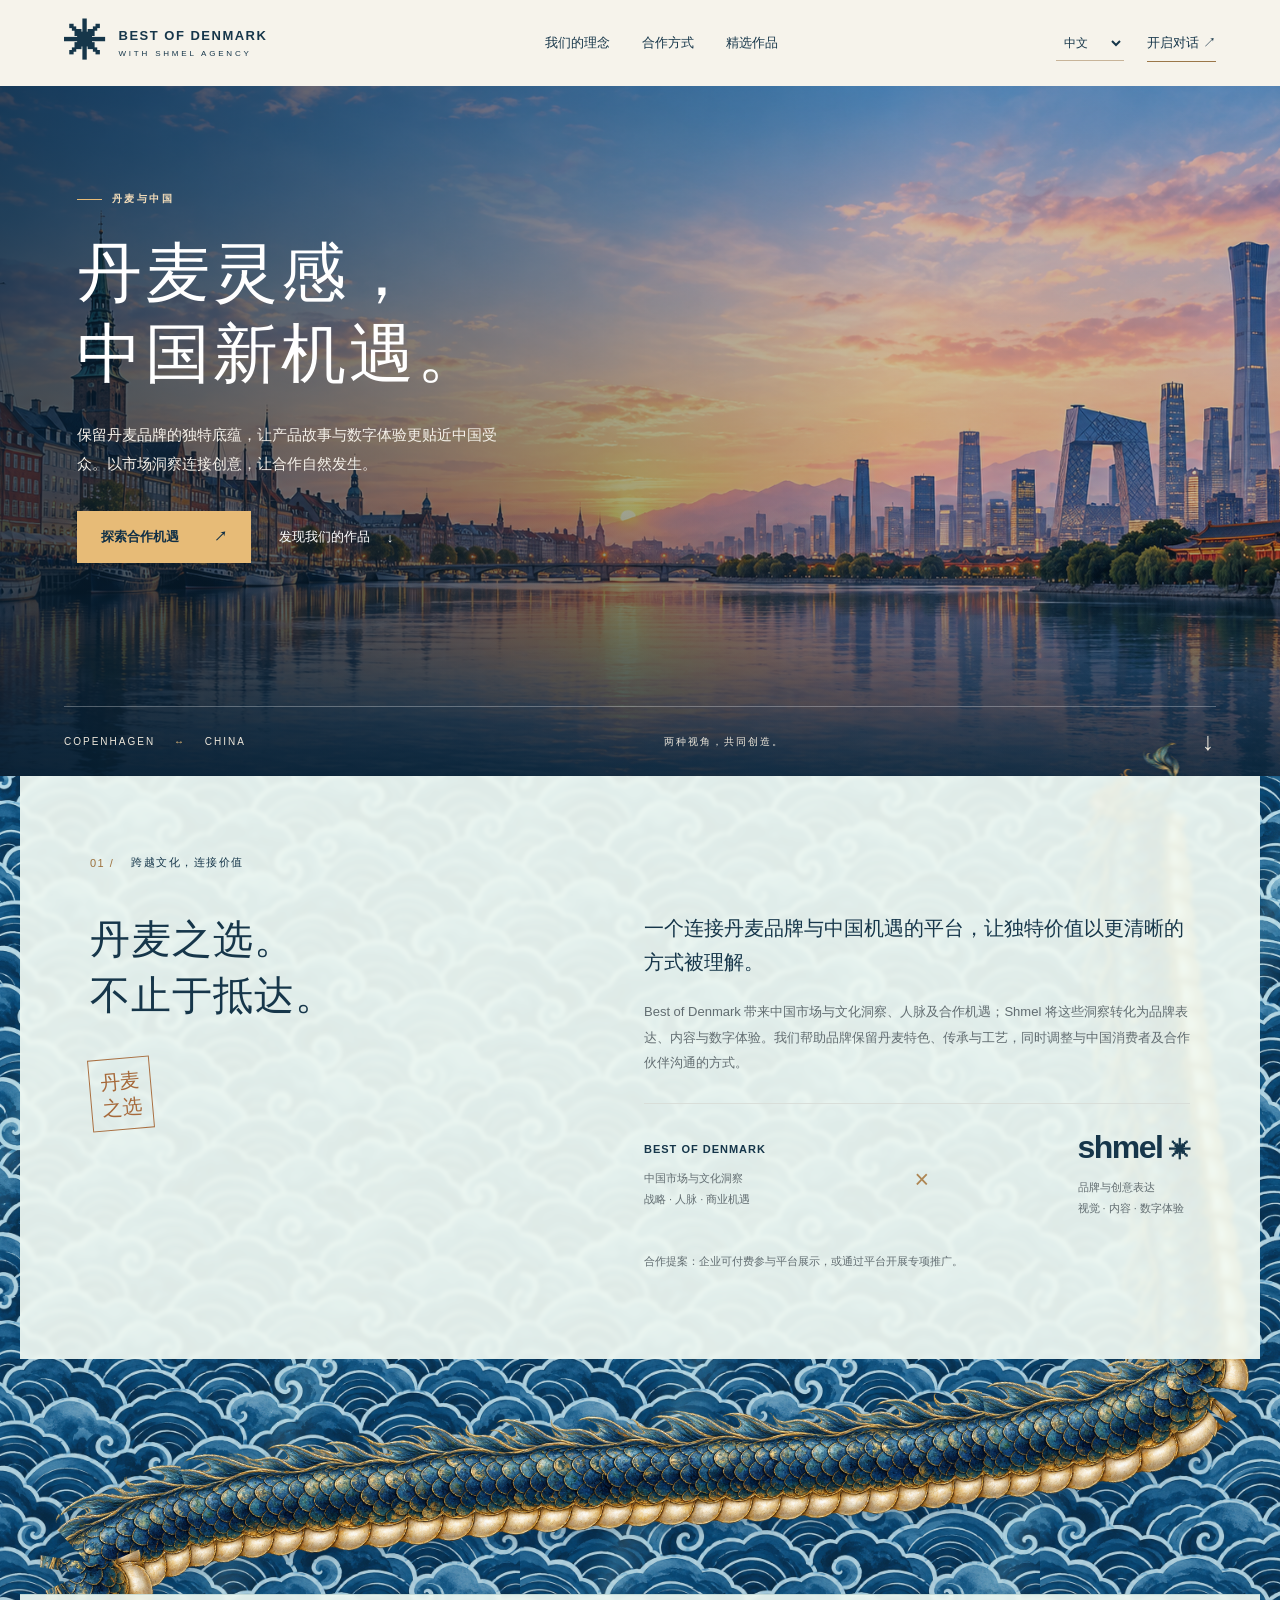
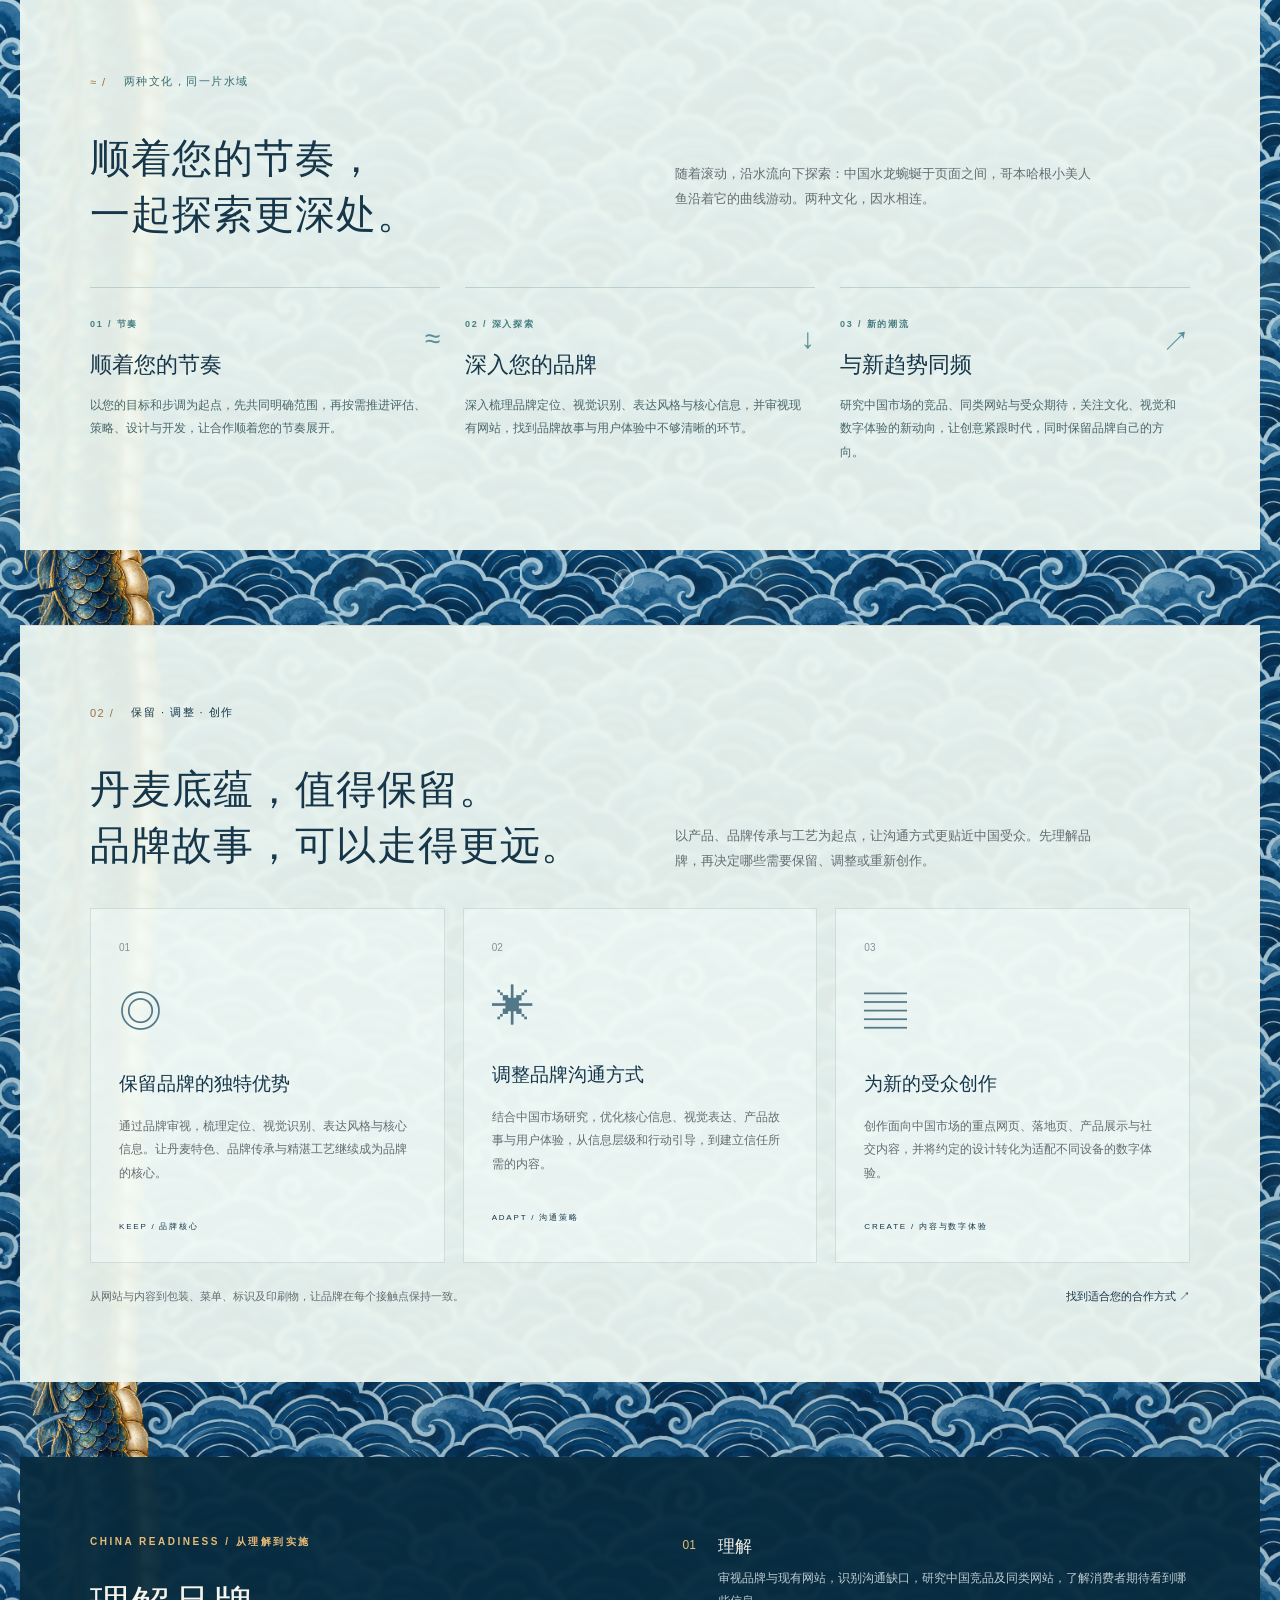
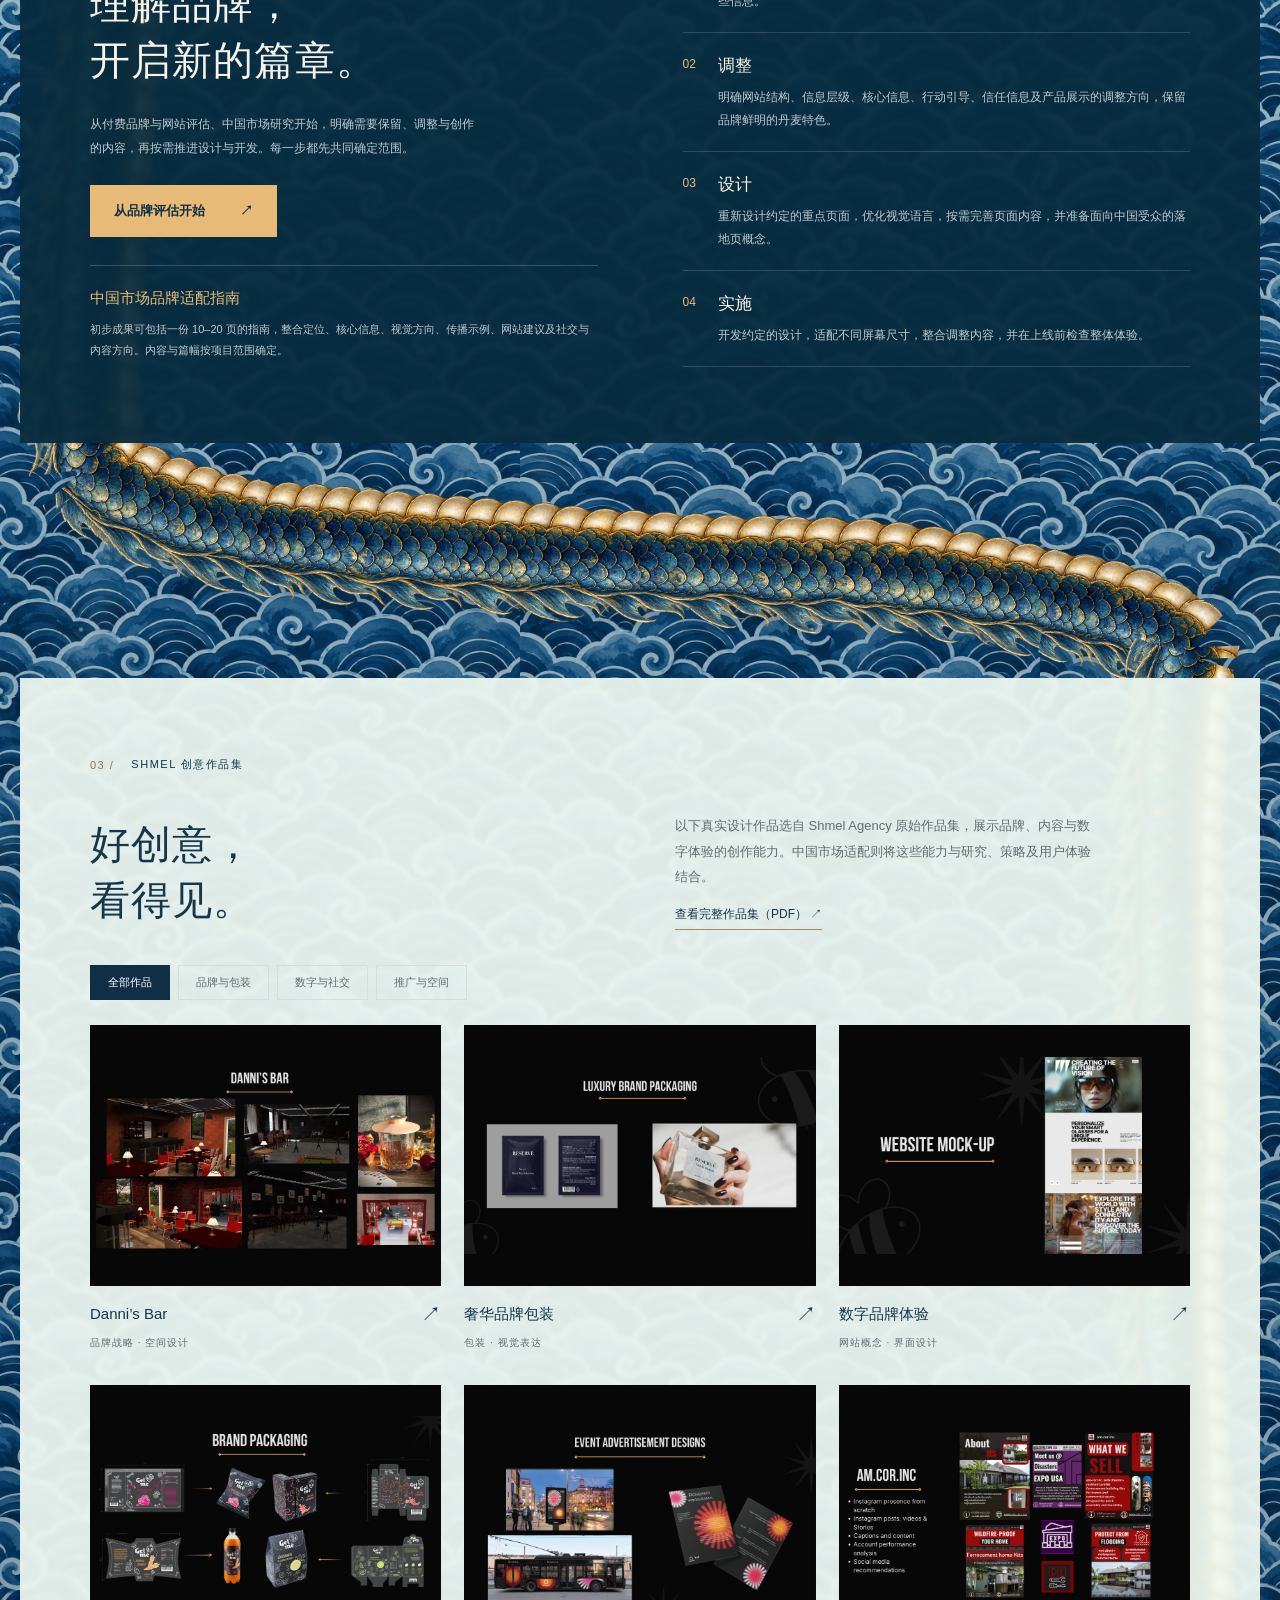
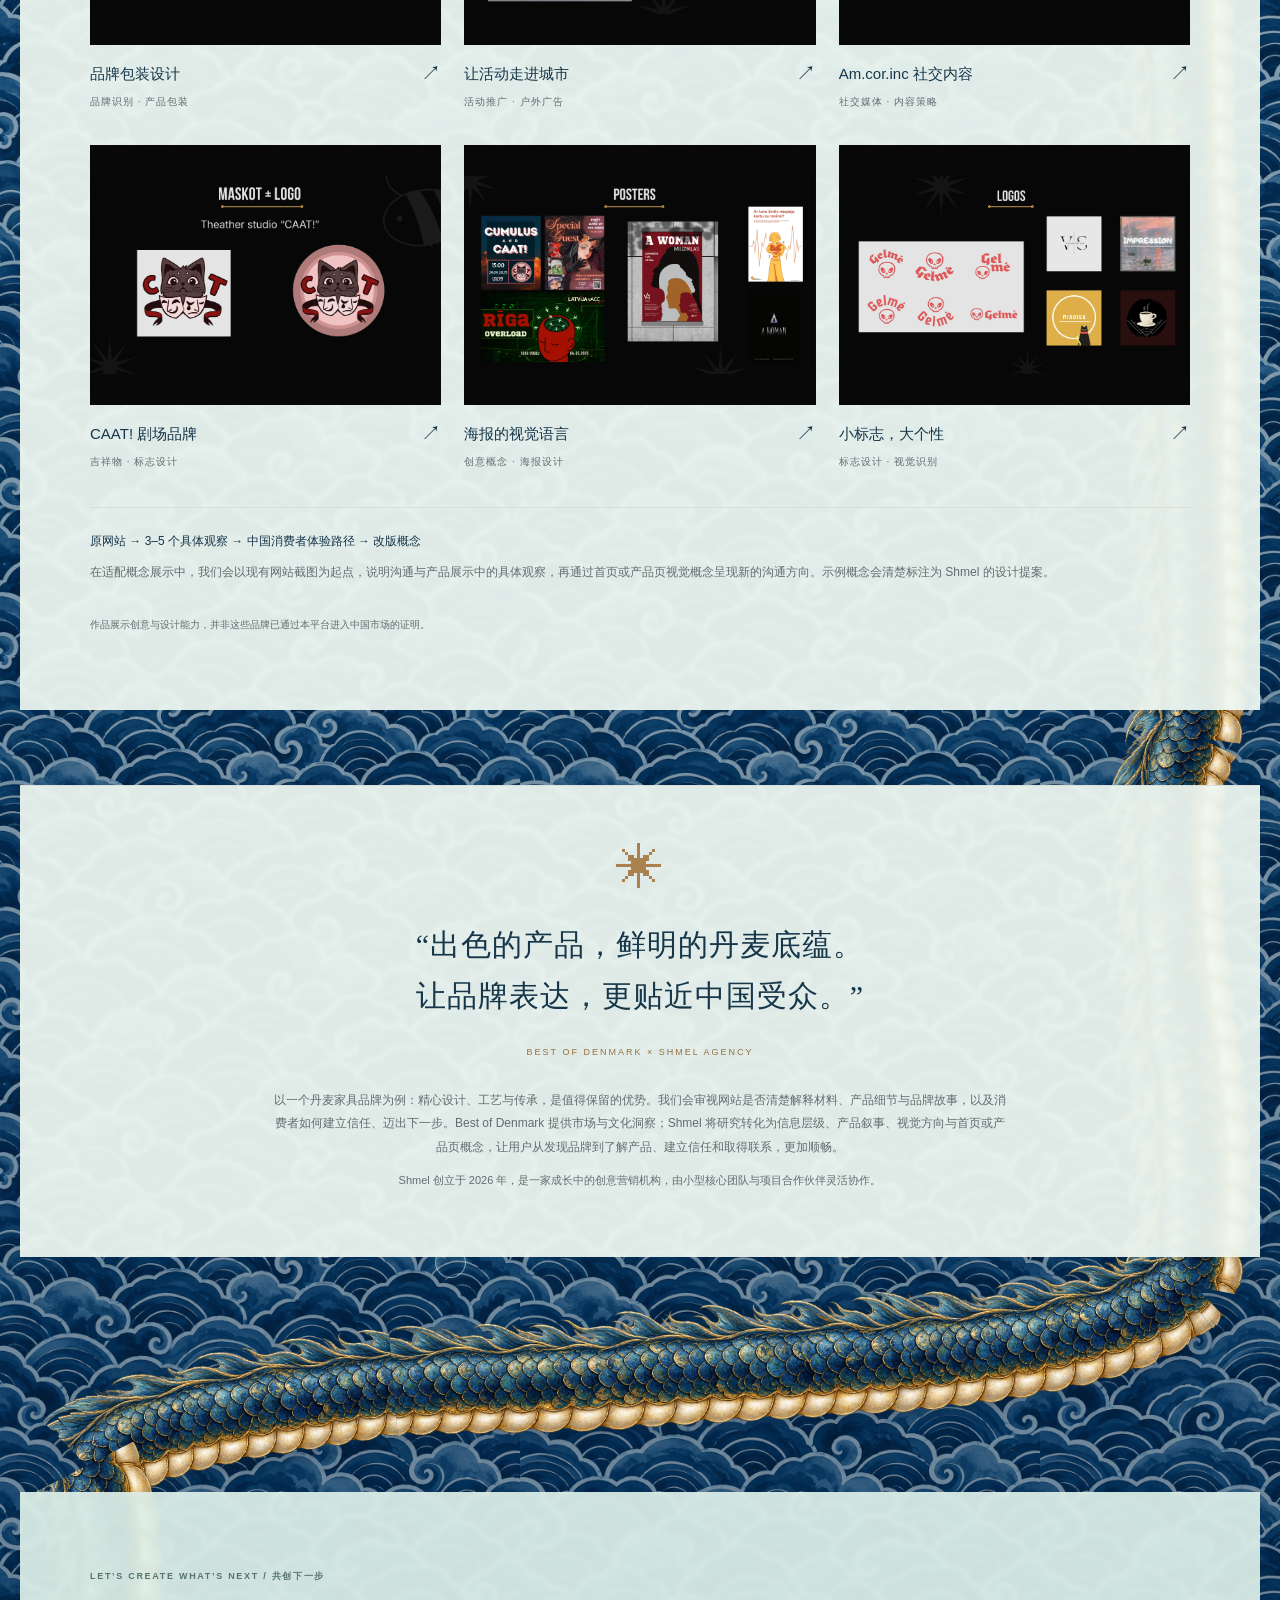
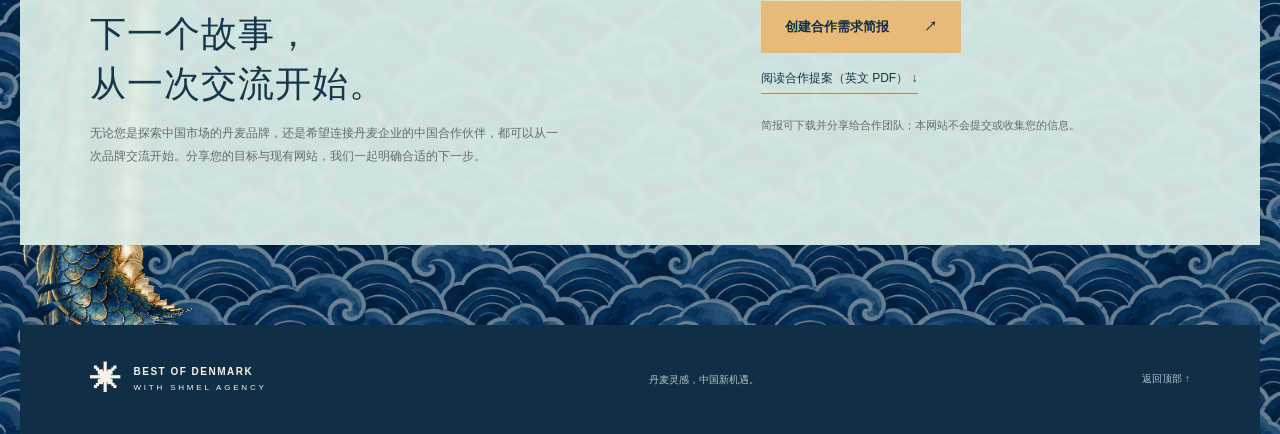
==== commit ce76cc4a: "Add files via upload" ====
--- a/Code/chinadenmark.html
+++ b/Code/chinadenmark.html
@@ -7,7 +7,8 @@
   <meta name="theme-color" content="#102f46">
   <title>Best of Denmark × Shmel | 丹麦之选</title>
   <link rel="stylesheet" href="chinadenmark.css">
-  <script src="dragon-body.js" defer></script>
+  <script src="dragon-body.js" defer></script>
+  <script src="chinadenmark.da.js" defer></script>
   <script src="chinadenmark.js" defer></script>
 </head>
 <body>
@@ -15,11 +16,11 @@
   <header class="site-header">
     <a class="brand" href="#" aria-label="Best of Denmark home"><span class="brand-icon">✳</span><span>BEST OF DENMARK<small>WITH SHMEL AGENCY</small></span></a>
     <nav aria-label="Main navigation"><a href="#about" data-i18n="navAbout">我们的理念</a><a href="#services" data-i18n="navServices">合作方式</a><a href="#work" data-i18n="navWork">精选作品</a></nav>
-    <div class="header-actions"><button class="language" id="language" aria-label="Switch to English">EN <span>⇄</span> 中文</button><a class="nav-cta" href="#connect"><span data-i18n="navContact">开启对话</span> ↗</a></div>
+    <div class="header-actions"><select class="language" id="language" aria-label="语言"><option value="zh" selected>中文</option><option value="en">English</option><option value="da">Dansk</option></select><a class="nav-cta" href="#connect"><span data-i18n="navContact">开启对话</span> ↗</a></div>
   </header>
   <main id="main">
     <section class="hero" aria-labelledby="hero-title">
-      <div class="hero-content"><p class="eyebrow light"><span></span> DENMARK MEETS CHINA · 丹麦与中国</p><h1 id="hero-title" data-i18n="heroTitle">丹麦灵感，<br>中国新机遇。</h1><p class="hero-description" data-i18n="heroDescription">保留丹麦品牌的独特底蕴，让产品故事与数字体验更贴近中国受众。以市场洞察连接创意，让合作自然发生。</p><div class="hero-actions"><a class="button gold" href="#about"><span data-i18n="heroExplore">探索合作机遇</span> ↗</a><a class="hero-secondary" href="#work"><span data-i18n="heroWork">发现我们的作品</span> <span>↓</span></a></div></div>
+      <div class="hero-content"><p class="eyebrow light"><span></span><strong data-i18n="heroEyebrow">丹麦与中国</strong></p><h1 id="hero-title" data-i18n="heroTitle">丹麦灵感，<br>中国新机遇。</h1><p class="hero-description" data-i18n="heroDescription">保留丹麦品牌的独特底蕴，让产品故事与数字体验更贴近中国受众。以市场洞察连接创意，让合作自然发生。</p><div class="hero-actions"><a class="button gold" href="#about"><span data-i18n="heroExplore">探索合作机遇</span> ↗</a><a class="hero-secondary" href="#work"><span data-i18n="heroWork">发现我们的作品</span> <span>↓</span></a></div></div>
       <div class="hero-bottom"><span>COPENHAGEN <i>↔</i> CHINA</span><span data-i18n="heroBottom">两种视角，共同创造。</span><a href="#about" aria-label="Scroll to introduction">↓</a></div>
     </section>
     <div class="wave-background">
@@ -41,9 +42,9 @@
         <div class="section-heading"><h2 id="water-title" data-i18n="waterTitle">顺着您的节奏，<br>一起探索更深处。</h2><p data-i18n="waterIntro">随着滚动，沿水流向下探索：中国水龙蜿蜒于页面之间，哥本哈根小美人鱼沿着它的曲线游动。两种文化，因水相连。</p></div>
         <div class="water-journey" id="water-journey">
         <div class="water-values journey-copy">
-          <article><span class="water-value-mark" aria-hidden="true">≈</span><p class="eyebrow">01 / FLOW</p><h3 data-i18n="flowTitle">顺着您的节奏</h3><p data-i18n="flowText">以您的目标和步调为起点，先共同明确范围，再按需推进评估、策略、设计与开发，让合作顺着您的节奏展开。</p></article>
-          <article><span class="water-value-mark" aria-hidden="true">↓</span><p class="eyebrow">02 / DEEP DIVE</p><h3 data-i18n="diveTitle">深入您的品牌</h3><p data-i18n="diveText">深入梳理品牌定位、视觉识别、表达风格与核心信息，并审视现有网站，找到品牌故事与用户体验中不够清晰的环节。</p></article>
-          <article><span class="water-value-mark" aria-hidden="true">↗</span><p class="eyebrow">03 / CURRENT</p><h3 data-i18n="currentTitle">与新趋势同频</h3><p data-i18n="currentText">研究中国市场的竞品、同类网站与受众期待，关注文化、视觉和数字体验的新动向，让创意紧跟时代，同时保留品牌自己的方向。</p></article>
+          <article><span class="water-value-mark" aria-hidden="true">≈</span><p class="eyebrow" data-i18n="flowEyebrow">01 / 节奏</p><h3 data-i18n="flowTitle">顺着您的节奏</h3><p data-i18n="flowText">以您的目标和步调为起点，先共同明确范围，再按需推进评估、策略、设计与开发，让合作顺着您的节奏展开。</p></article>
+          <article><span class="water-value-mark" aria-hidden="true">↓</span><p class="eyebrow" data-i18n="diveEyebrow">02 / 深入探索</p><h3 data-i18n="diveTitle">深入您的品牌</h3><p data-i18n="diveText">深入梳理品牌定位、视觉识别、表达风格与核心信息，并审视现有网站，找到品牌故事与用户体验中不够清晰的环节。</p></article>
+          <article><span class="water-value-mark" aria-hidden="true">↗</span><p class="eyebrow" data-i18n="currentEyebrow">03 / 新的潮流</p><h3 data-i18n="currentTitle">与新趋势同频</h3><p data-i18n="currentText">研究中国市场的竞品、同类网站与受众期待，关注文化、视觉和数字体验的新动向，让创意紧跟时代，同时保留品牌自己的方向。</p></article>
         </div>
         </div>
       </section>
--- a/Code/chinadenmark.css
+++ b/Code/chinadenmark.css
@@ -97,5 +97,7 @@
 .showcase-copy p{font-size:12px;color:var(--muted);margin:9px 0 0}
 .showcase-copy .showcase-flow{font-size:12px;color:var(--ink);line-height:1.9;margin-top:0}
 .service-tag{line-height:1.7}
+.language{width:auto;max-width:110px;color:var(--ink);cursor:pointer;border-bottom:1px solid #9b774980;padding:9px 4px}
+.hero .eyebrow strong{font-weight:inherit}
 .services-foot>span{max-width:70%;line-height:1.8}
 @media(max-width:700px){.services-foot>span{max-width:100%}.showcase-copy .showcase-flow{font-size:11px}}
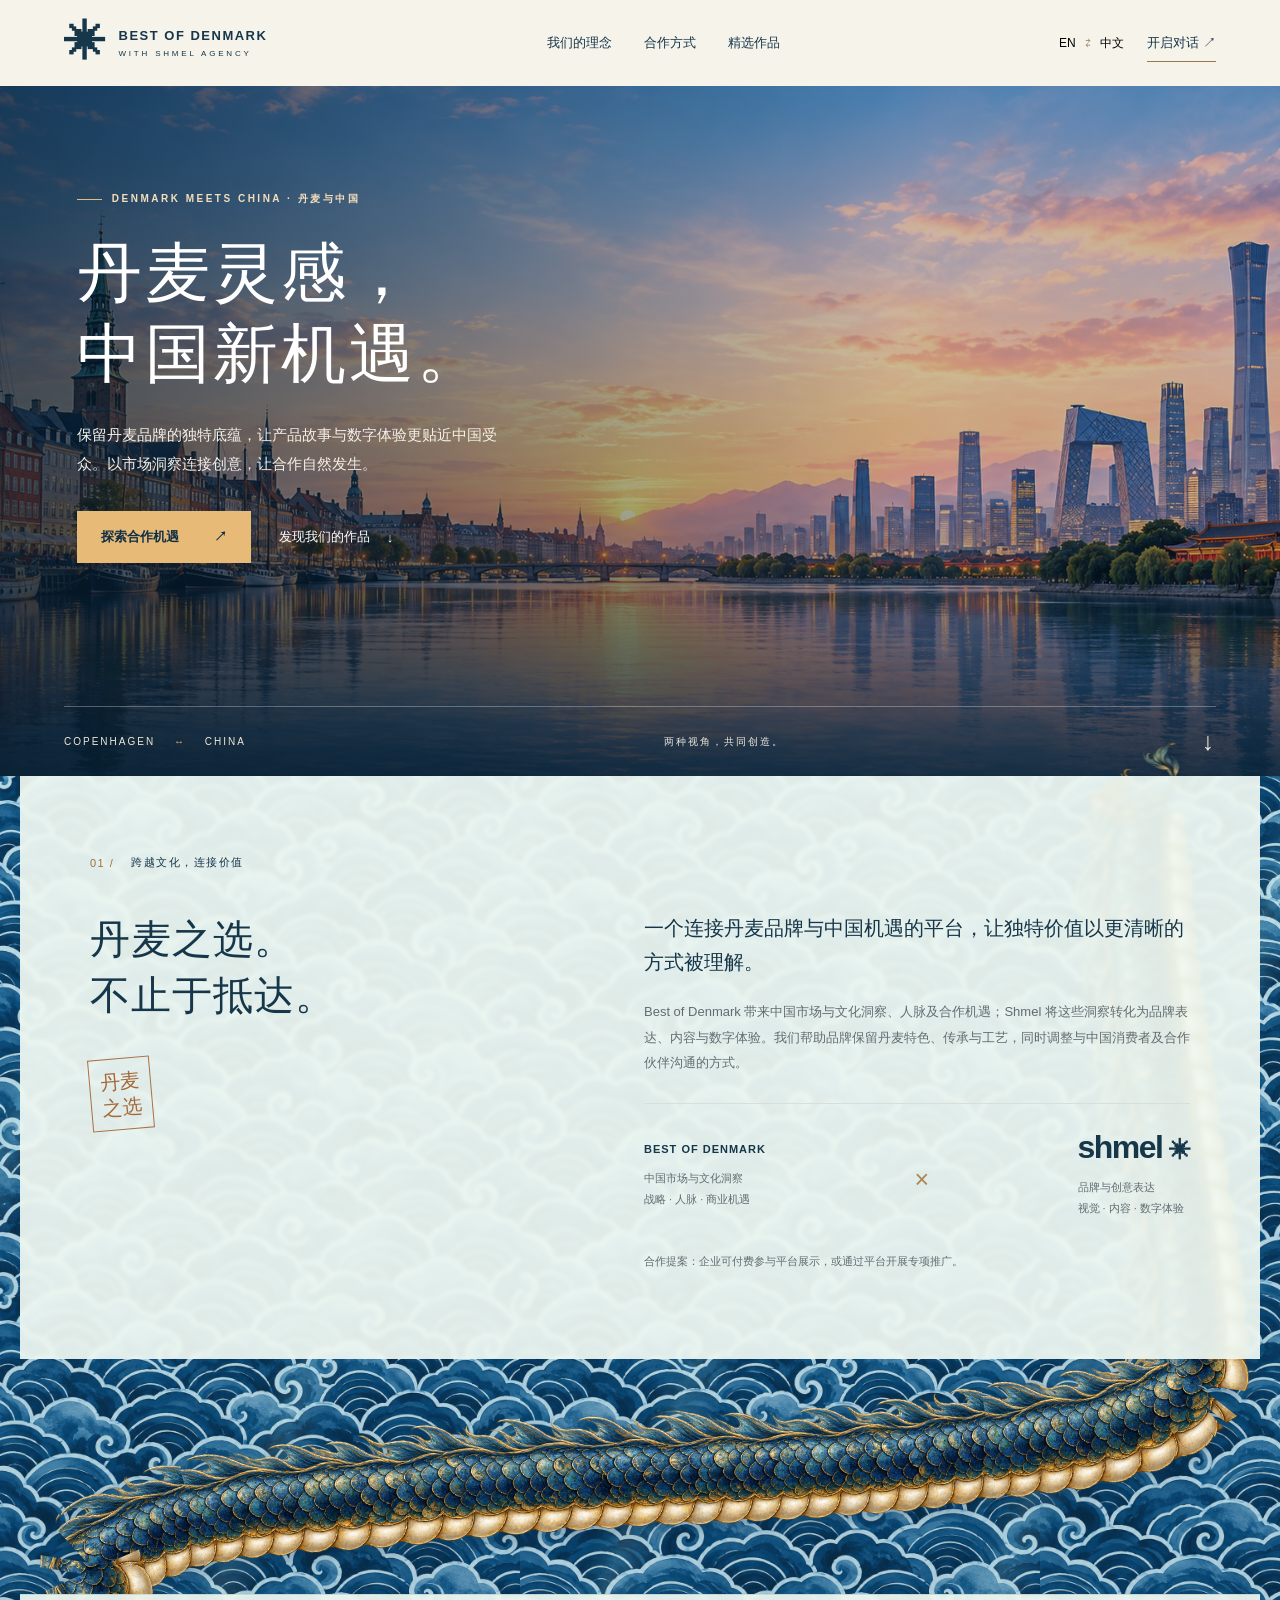
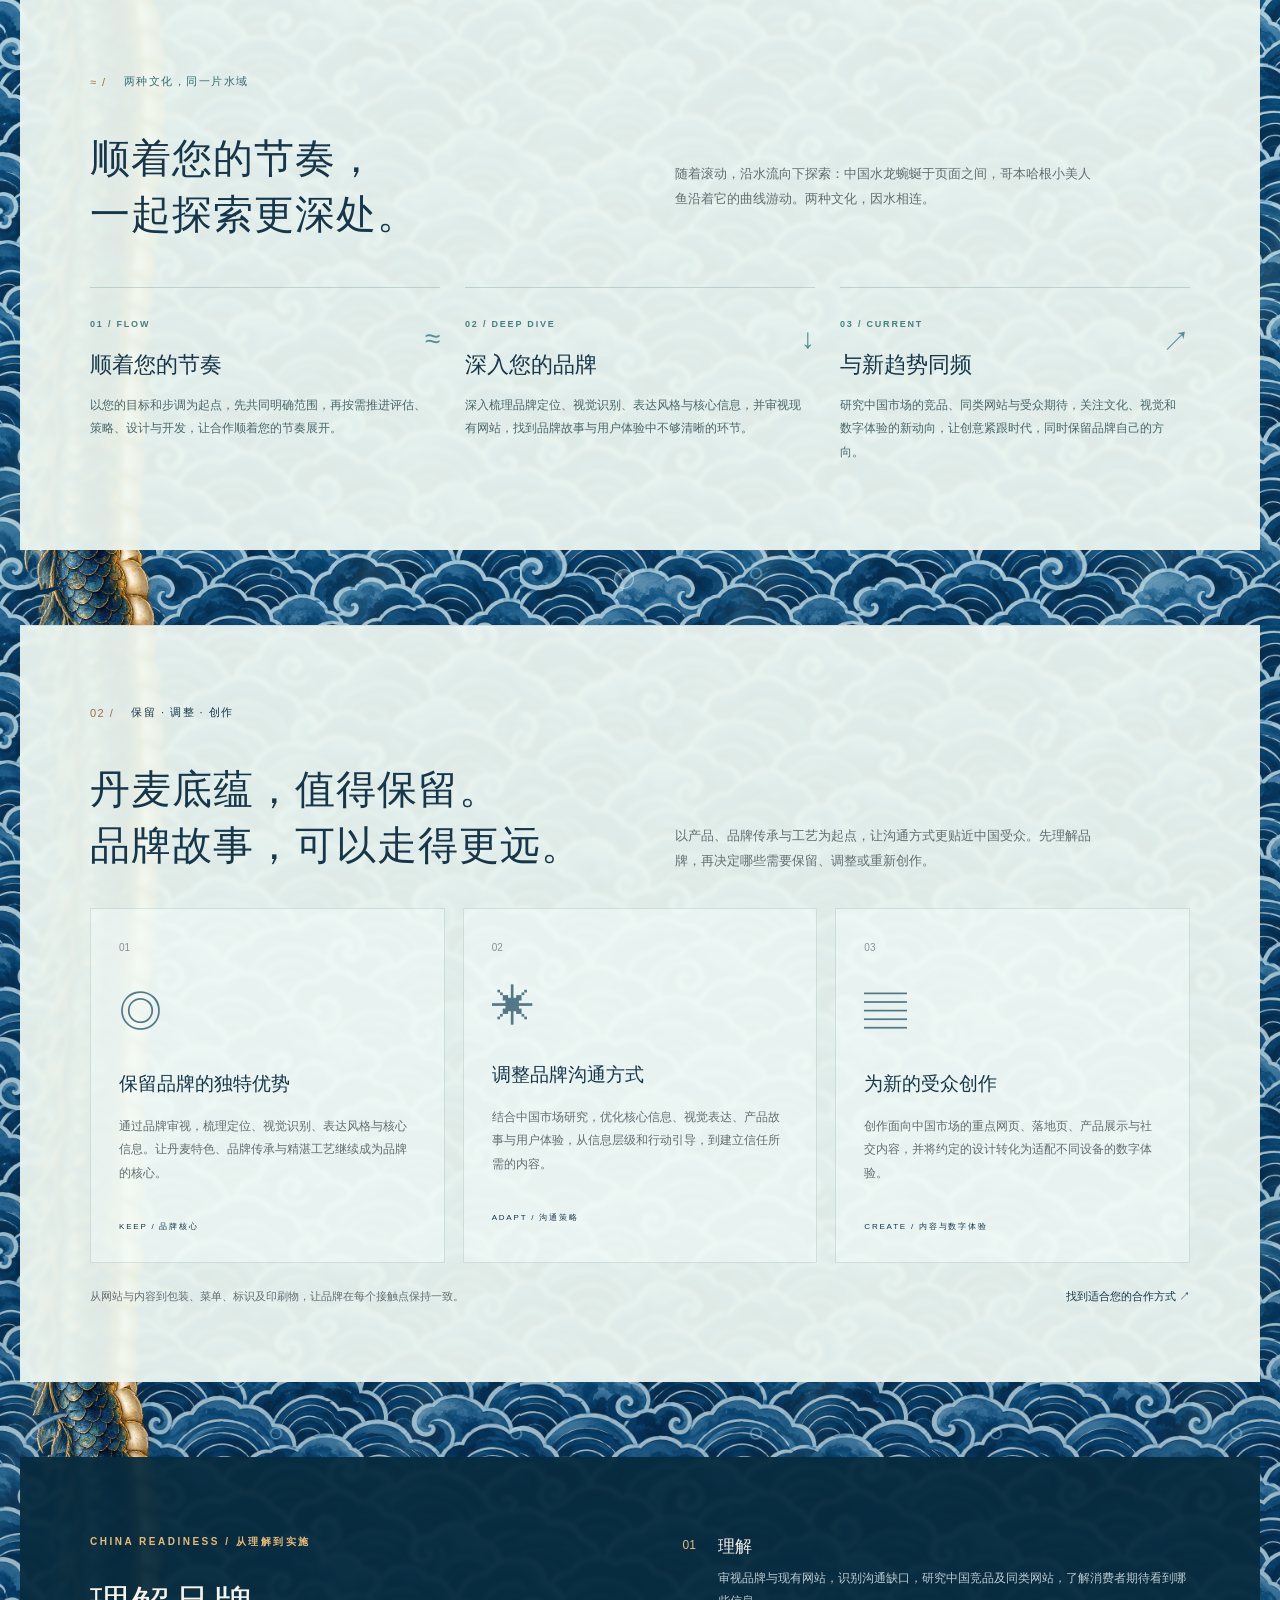
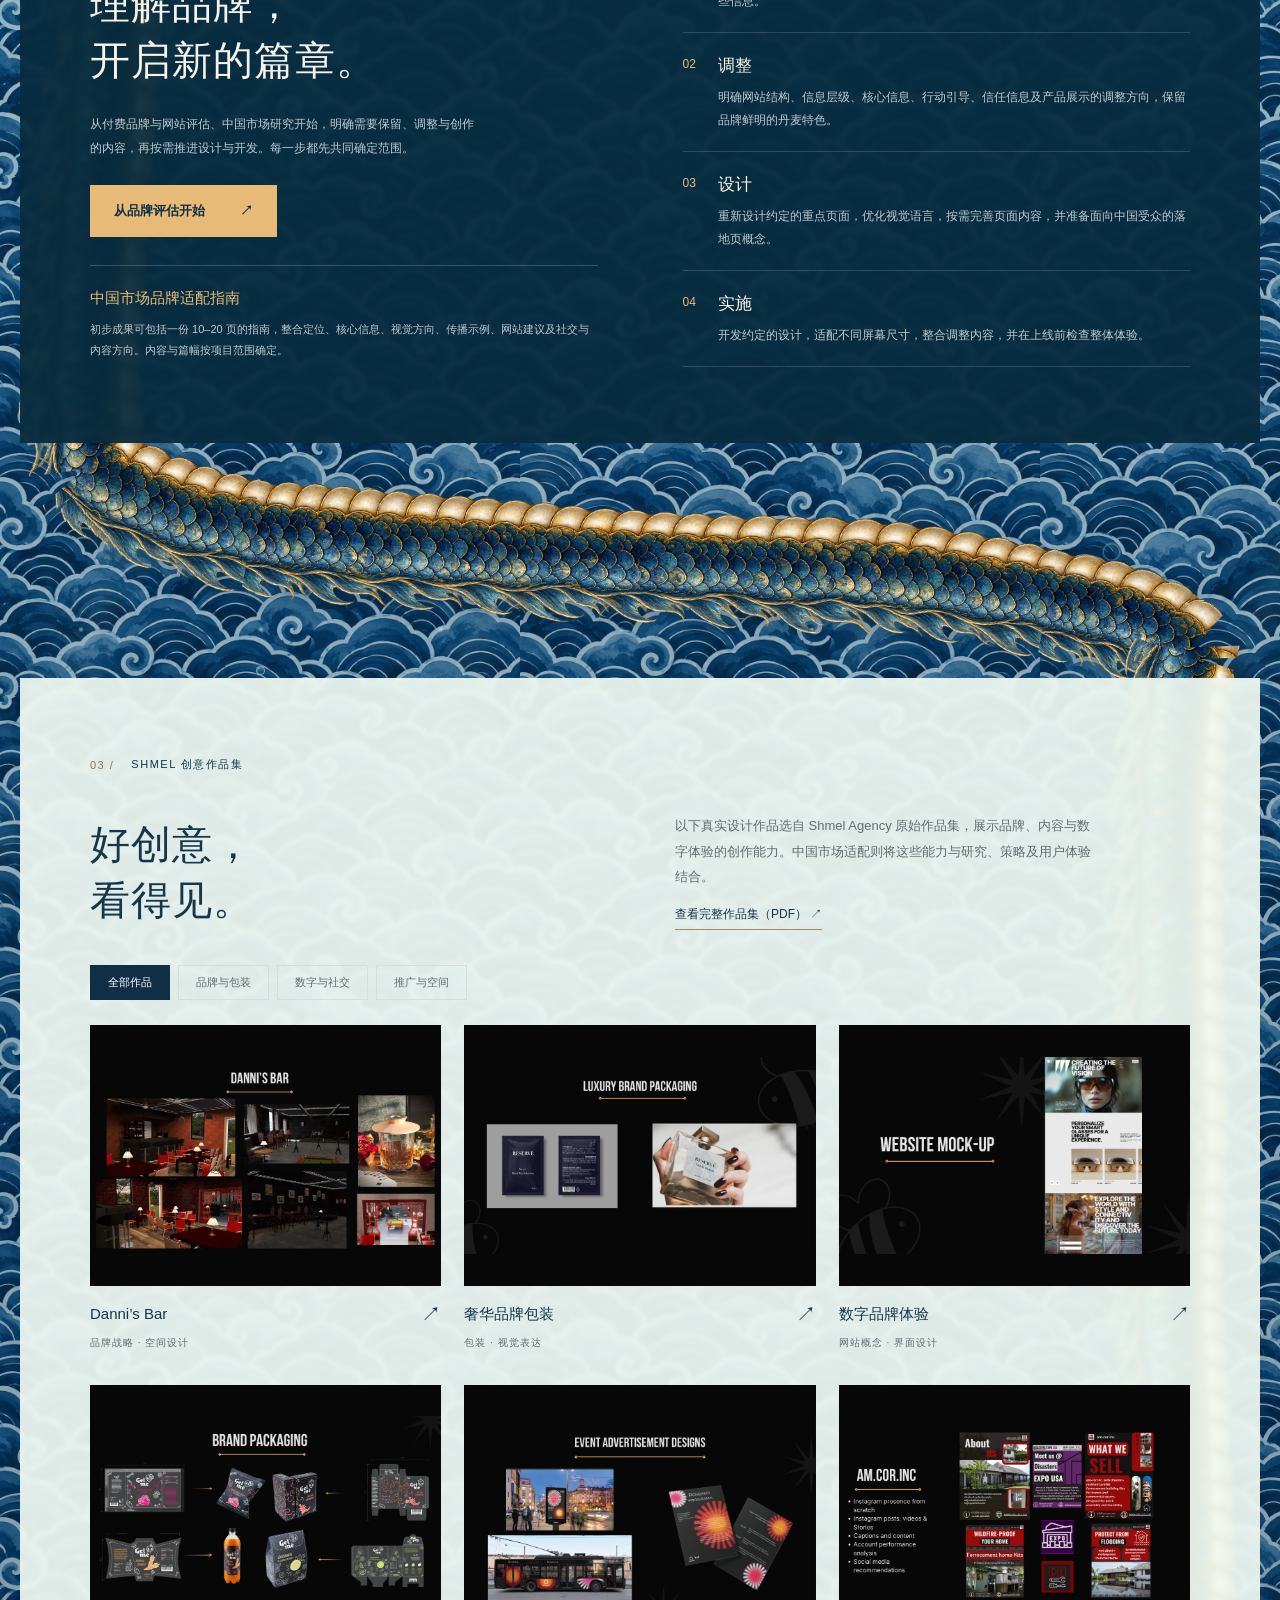
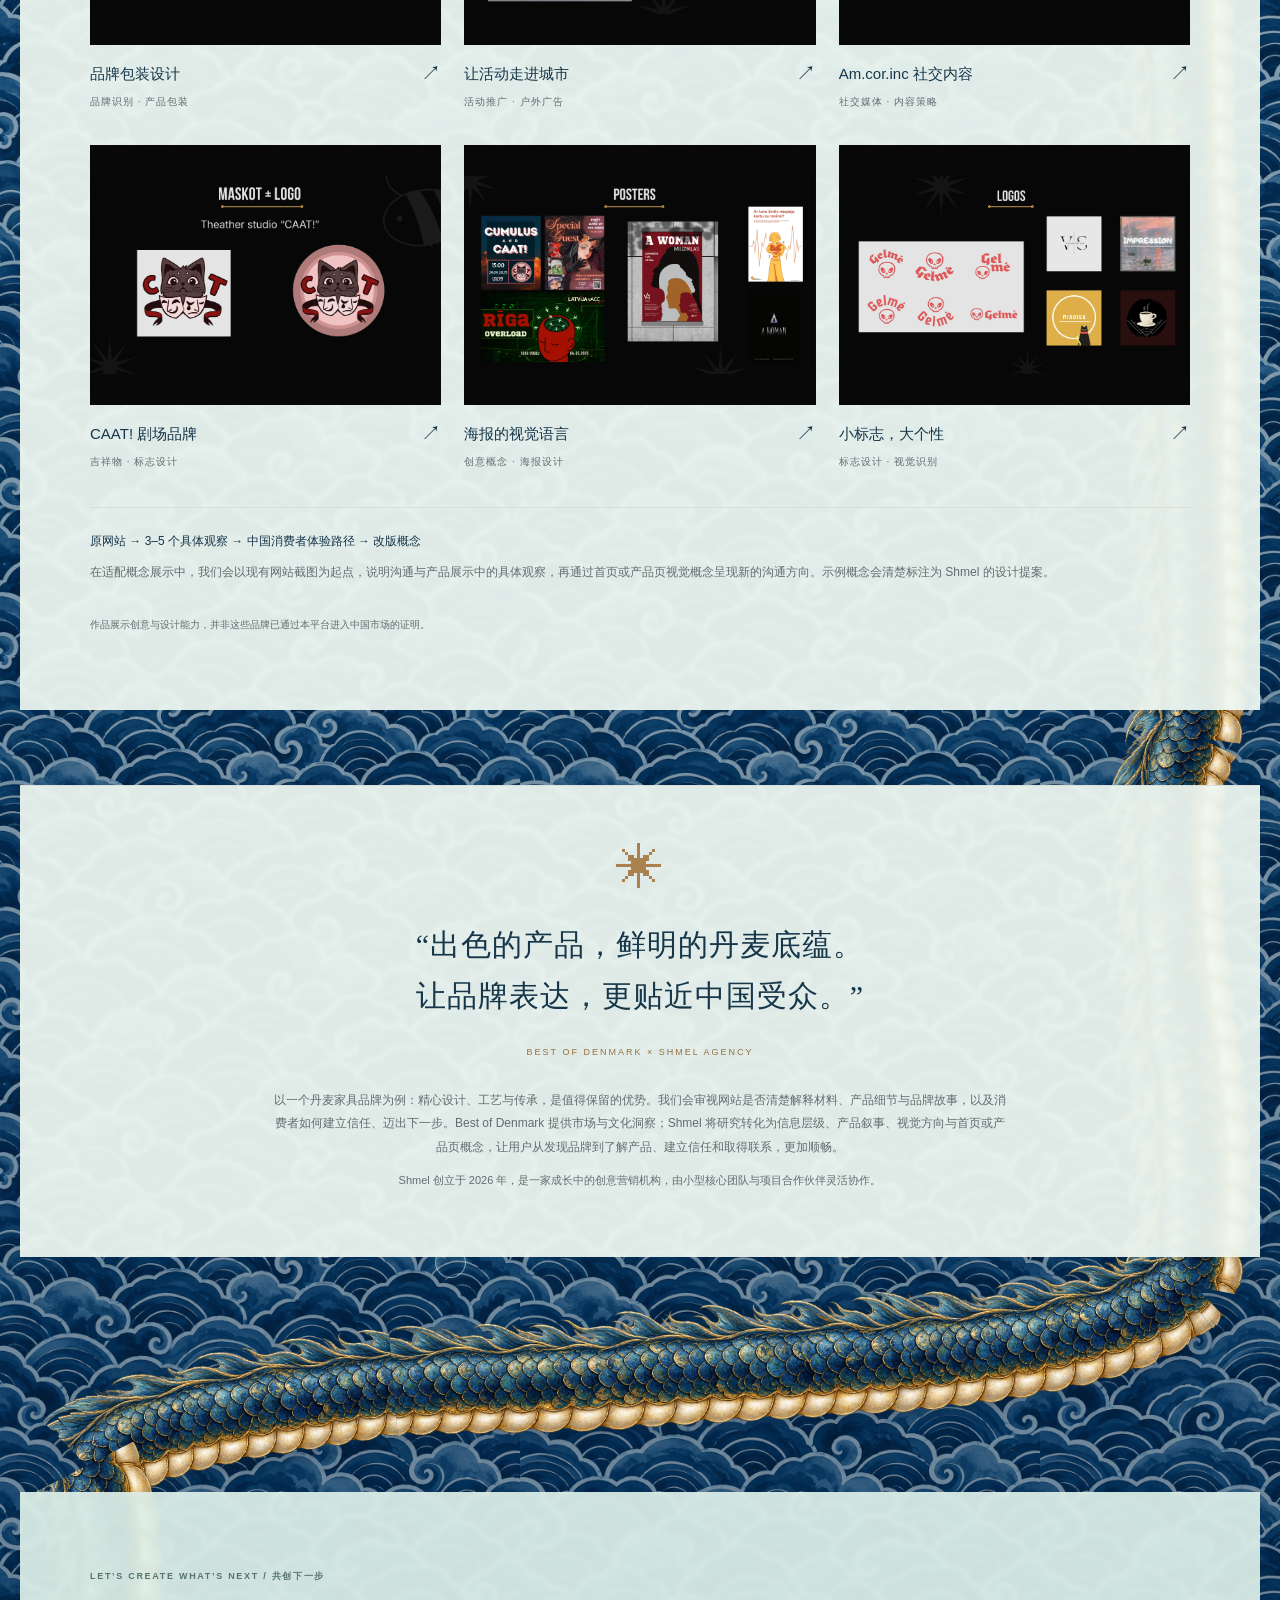
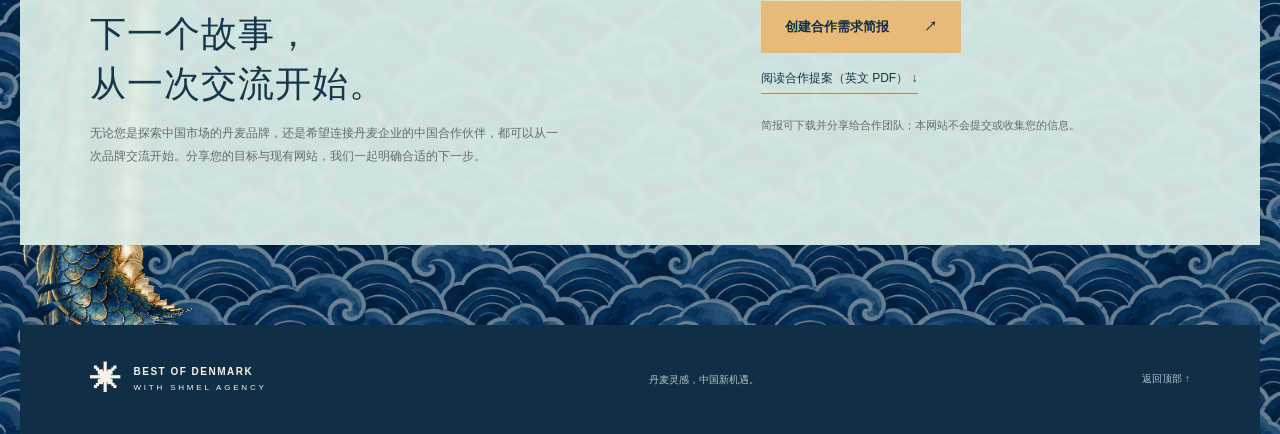
==== commit 67d3954e: "Add files via upload" ====
--- a/Code/chinadenmark.html
+++ b/Code/chinadenmark.html
@@ -7,8 +7,7 @@
   <meta name="theme-color" content="#102f46">
   <title>Best of Denmark × Shmel | 丹麦之选</title>
   <link rel="stylesheet" href="chinadenmark.css">
-  <script src="dragon-body.js" defer></script>
-  <script src="chinadenmark.da.js" defer></script>
+  <script src="dragon-body.js" defer></script>
   <script src="chinadenmark.js" defer></script>
 </head>
 <body>
@@ -16,11 +15,11 @@
   <header class="site-header">
     <a class="brand" href="#" aria-label="Best of Denmark home"><span class="brand-icon">✳</span><span>BEST OF DENMARK<small>WITH SHMEL AGENCY</small></span></a>
     <nav aria-label="Main navigation"><a href="#about" data-i18n="navAbout">我们的理念</a><a href="#services" data-i18n="navServices">合作方式</a><a href="#work" data-i18n="navWork">精选作品</a></nav>
-    <div class="header-actions"><select class="language" id="language" aria-label="语言"><option value="zh" selected>中文</option><option value="en">English</option><option value="da">Dansk</option></select><a class="nav-cta" href="#connect"><span data-i18n="navContact">开启对话</span> ↗</a></div>
+    <div class="header-actions"><button class="language" id="language" aria-label="Switch to English">EN <span>⇄</span> 中文</button><a class="nav-cta" href="#connect"><span data-i18n="navContact">开启对话</span> ↗</a></div>
   </header>
   <main id="main">
     <section class="hero" aria-labelledby="hero-title">
-      <div class="hero-content"><p class="eyebrow light"><span></span><strong data-i18n="heroEyebrow">丹麦与中国</strong></p><h1 id="hero-title" data-i18n="heroTitle">丹麦灵感，<br>中国新机遇。</h1><p class="hero-description" data-i18n="heroDescription">保留丹麦品牌的独特底蕴，让产品故事与数字体验更贴近中国受众。以市场洞察连接创意，让合作自然发生。</p><div class="hero-actions"><a class="button gold" href="#about"><span data-i18n="heroExplore">探索合作机遇</span> ↗</a><a class="hero-secondary" href="#work"><span data-i18n="heroWork">发现我们的作品</span> <span>↓</span></a></div></div>
+      <div class="hero-content"><p class="eyebrow light"><span></span> DENMARK MEETS CHINA · 丹麦与中国</p><h1 id="hero-title" data-i18n="heroTitle">丹麦灵感，<br>中国新机遇。</h1><p class="hero-description" data-i18n="heroDescription">保留丹麦品牌的独特底蕴，让产品故事与数字体验更贴近中国受众。以市场洞察连接创意，让合作自然发生。</p><div class="hero-actions"><a class="button gold" href="#about"><span data-i18n="heroExplore">探索合作机遇</span> ↗</a><a class="hero-secondary" href="#work"><span data-i18n="heroWork">发现我们的作品</span> <span>↓</span></a></div></div>
       <div class="hero-bottom"><span>COPENHAGEN <i>↔</i> CHINA</span><span data-i18n="heroBottom">两种视角，共同创造。</span><a href="#about" aria-label="Scroll to introduction">↓</a></div>
     </section>
     <div class="wave-background">
@@ -42,9 +41,9 @@
         <div class="section-heading"><h2 id="water-title" data-i18n="waterTitle">顺着您的节奏，<br>一起探索更深处。</h2><p data-i18n="waterIntro">随着滚动，沿水流向下探索：中国水龙蜿蜒于页面之间，哥本哈根小美人鱼沿着它的曲线游动。两种文化，因水相连。</p></div>
         <div class="water-journey" id="water-journey">
         <div class="water-values journey-copy">
-          <article><span class="water-value-mark" aria-hidden="true">≈</span><p class="eyebrow" data-i18n="flowEyebrow">01 / 节奏</p><h3 data-i18n="flowTitle">顺着您的节奏</h3><p data-i18n="flowText">以您的目标和步调为起点，先共同明确范围，再按需推进评估、策略、设计与开发，让合作顺着您的节奏展开。</p></article>
-          <article><span class="water-value-mark" aria-hidden="true">↓</span><p class="eyebrow" data-i18n="diveEyebrow">02 / 深入探索</p><h3 data-i18n="diveTitle">深入您的品牌</h3><p data-i18n="diveText">深入梳理品牌定位、视觉识别、表达风格与核心信息，并审视现有网站，找到品牌故事与用户体验中不够清晰的环节。</p></article>
-          <article><span class="water-value-mark" aria-hidden="true">↗</span><p class="eyebrow" data-i18n="currentEyebrow">03 / 新的潮流</p><h3 data-i18n="currentTitle">与新趋势同频</h3><p data-i18n="currentText">研究中国市场的竞品、同类网站与受众期待，关注文化、视觉和数字体验的新动向，让创意紧跟时代，同时保留品牌自己的方向。</p></article>
+          <article><span class="water-value-mark" aria-hidden="true">≈</span><p class="eyebrow">01 / FLOW</p><h3 data-i18n="flowTitle">顺着您的节奏</h3><p data-i18n="flowText">以您的目标和步调为起点，先共同明确范围，再按需推进评估、策略、设计与开发，让合作顺着您的节奏展开。</p></article>
+          <article><span class="water-value-mark" aria-hidden="true">↓</span><p class="eyebrow">02 / DEEP DIVE</p><h3 data-i18n="diveTitle">深入您的品牌</h3><p data-i18n="diveText">深入梳理品牌定位、视觉识别、表达风格与核心信息，并审视现有网站，找到品牌故事与用户体验中不够清晰的环节。</p></article>
+          <article><span class="water-value-mark" aria-hidden="true">↗</span><p class="eyebrow">03 / CURRENT</p><h3 data-i18n="currentTitle">与新趋势同频</h3><p data-i18n="currentText">研究中国市场的竞品、同类网站与受众期待，关注文化、视觉和数字体验的新动向，让创意紧跟时代，同时保留品牌自己的方向。</p></article>
         </div>
         </div>
       </section>
--- a/Code/chinadenmark.css
+++ b/Code/chinadenmark.css
@@ -1,103 +1,101 @@
-@charset "UTF-8";
-:root{--navy:#102f46;--ink:#16364a;--cream:#f6f3eb;--gold:#e7bb77;--muted:#626d71;--line:#d9ded9}*{box-sizing:border-box}html{scroll-behavior:smooth;scroll-padding-top:88px}body{margin:0;color:var(--ink);font-family:Arial,"Microsoft YaHei","PingFang SC",sans-serif;background:var(--navy)}a{color:inherit;text-decoration:none}button,input,select,textarea{font:inherit}button,a,input,select,textarea{-webkit-tap-highlight-color:transparent}button{cursor:pointer}button:focus-visible,a:focus-visible{outline:3px solid #b87b32;outline-offset:5px}.skip{position:fixed;left:15px;top:-100px;padding:15px;background:white;z-index:100}.skip:focus{top:10px}.site-header{height:86px;display:flex;align-items:center;justify-content:space-between;padding:0 5%;background:var(--cream);gap:24px}.brand{display:flex;align-items:center;gap:11px;font-size:13px;font-weight:750;letter-spacing:1.5px;white-space:nowrap}.brand-icon{font-size:42px;line-height:1}.brand small{display:block;font-size:8px;letter-spacing:2.8px;margin-top:6px;font-weight:500}.site-header nav{display:flex;gap:32px;font-size:13px}.site-header nav a:hover{color:#9c672e}.header-actions{display:flex;align-items:center;gap:23px}.language{border:0;background:none;font-size:12px;padding:10px 0;white-space:nowrap}.language span{color:#9b7749;margin:0 6px}.nav-cta{border-bottom:1px solid #9b7749;padding:9px 0;font-size:13px}.hero{height:690px;min-height:600px;position:relative;color:white;background:linear-gradient(90deg,rgba(7,30,49,.74),rgba(9,31,48,.2) 70%),linear-gradient(0deg,rgba(5,28,45,.76),transparent 40%),url('../Assets/skyline.png') center center/cover no-repeat}.hero-content{max-width:1280px;margin:auto;padding:104px 6% 80px}.eyebrow{font-size:10px;font-weight:600;letter-spacing:2.5px;line-height:1.8;margin:0 0 25px}.eyebrow.light{color:#f5debb;display:flex;align-items:center;gap:10px}.eyebrow.light span{width:25px;height:1px;background:var(--gold)}h1{font-size:clamp(48px,5.1vw,76px);font-weight:500;letter-spacing:3px;line-height:1.24;margin:25px 0}p{line-height:1.95}.hero-description{max-width:420px;font-size:15px;color:#f4f0e9;margin:22px 0 33px}.hero-actions{display:flex;align-items:center;gap:28px}.button{display:inline-flex;align-items:center;justify-content:space-between;gap:35px;border:0;padding:17px 24px;font-size:13px;font-weight:600;transition:background .2s,transform .2s}.button:hover{transform:translateY(-2px)}.gold{background:var(--gold);color:var(--navy)}.gold:hover{background:#f1cc93}.hero-secondary{font-size:13px;display:flex;gap:17px;align-items:center}.hero-bottom{position:absolute;bottom:0;left:5%;right:5%;display:flex;justify-content:space-between;align-items:center;height:70px;border-top:1px solid #ffffff4a;font-size:10px;letter-spacing:2px;color:#eee8dc}.hero-bottom i{font-style:normal;color:var(--gold);margin:0 14px}.hero-bottom>a{font-size:25px}.wave-background{background: url('../Assets/waves.png') repeat;background-size:520px}.section{max-width:1240px;margin:0 auto;background:var(--cream);padding:76px 70px;scroll-margin-top:20px}.section-label{display:flex;gap:17px;align-items:center;margin-bottom:38px;font-size:11px;letter-spacing:1.5px}.section-label span{color:#9d713d}.section-label p{margin:0}h2{font-weight:500;font-size:40px;letter-spacing:1px;line-height:1.4;margin:0}h3{font-size:19px;font-weight:500;line-height:1.6} .intro-grid{display:grid;grid-template-columns:.95fr 1.05fr;gap:60px}.seal{display:inline-block;margin-top:35px;border:1px solid #aa7042;color:#a6693a;padding:9px 10px;font-family:serif;font-size:20px;line-height:1.3;transform:rotate(-5deg)}.intro-copy>p{font-size:13px;color:var(--muted);margin-top:0}.intro-copy>.lead{font-size:20px;line-height:1.7;color:var(--ink);margin-bottom:20px}.partners{display:flex;align-items:center;justify-content:space-between;gap:20px;border-top:1px solid var(--line);margin-top:28px;padding-top:25px}.partner-name{font-size:11px;font-weight:700;letter-spacing:1px}.partner-name.shmel{font-size:32px;font-weight:700;letter-spacing:-1.5px}.shmel span{font-size:22px;margin-left:7px}.partners p{font-size:11px;color:var(--muted);line-height:1.9}.partner-times{font-size:25px;color:#ae8653}.note{font-size:11px!important;color:var(--muted);line-height:1.8!important}.intro-copy>.note{margin-top:22px}.services{border-top:1px solid var(--line)}.section-heading{display:grid;grid-template-columns:1fr 1fr;gap:70px;align-items:end;margin-bottom:35px}.section-heading p{max-width:420px;font-size:13px;color:var(--muted);margin:0}.service-grid{display:grid;grid-template-columns:repeat(3,1fr);gap:18px}.service-card{position:relative;border:1px solid var(--line);padding:28px;background:#ffffff50}.service-number{font-size:10px;color:#869297}.service-symbol{display:block;font-size:43px;margin:28px 0;color:#537989}.service-card h3{margin:0 0 15px}.service-card p{font-size:12px;color:var(--muted);margin-bottom:30px}.service-tag{font-size:8px;letter-spacing:1.8px}.services-foot{display:flex;align-items:center;justify-content:space-between;gap:25px;margin-top:24px;font-size:11px;color:var(--muted)}.services-foot a{color:var(--ink);white-space:nowrap}.readiness{display:grid;grid-template-columns:1fr 1fr;gap:85px;background:var(--navy);color:var(--cream);position:relative}.readiness .eyebrow{color:var(--gold)}.readiness-head>p:not(.eyebrow){font-size:12px;color:#becbd0;margin:25px 0;max-width:390px}.steps{list-style:none;padding:0;margin:0}.steps li{display:flex;gap:22px;padding:19px 0;border-bottom:1px solid #ffffff26}.steps li:first-child{padding-top:0}.steps li>span{font-size:12px;color:var(--gold);padding-top:5px}.steps h3{font-size:17px;margin:0 0 6px}.steps p{font-size:12px;color:#becbd0;margin:0}.portfolio .section-heading{align-items:center}.text-link{display:inline-block;font-size:12px;border-bottom:1px solid #a78963;padding-bottom:6px;margin-top:17px}.filters{display:flex;gap:8px;margin-bottom:25px;flex-wrap:wrap}.filters button{border:1px solid var(--line);background:transparent;color:var(--muted);padding:9px 17px;font-size:11px}.filters button.active{background:var(--navy);color:white;border-color:var(--navy)}.project-grid{display:grid;grid-template-columns:repeat(3,1fr);gap:28px 23px}.project-card{background:none;border:0;text-align:left;padding:0;color:inherit;display:block;width:100%}.project-image{aspect-ratio:1.35;background:#080808;overflow:hidden;display:flex;align-items:center}.project-image img{width:100%;height:100%;object-fit:contain;transition:transform .35s}.project-card:hover img{transform:scale(1.035)}.project-meta{display:flex;justify-content:space-between;align-items:center;margin-top:15px;gap:10px}.project-meta h3{font-size:15px;margin:0}.project-meta>span{font-size:20px}.project-card>p{font-size:10px;letter-spacing:1px;color:var(--muted);margin:5px 0}.portfolio-note{font-size:10px;color:var(--muted);margin:30px 0 0}.together{text-align:center;border-top:1px solid var(--line);padding-top:55px;padding-bottom:55px}.flower{font-size:48px;color:#ac8150}.together blockquote{font-size:30px;line-height:1.7;font-weight:400;letter-spacing:1px;margin:23px auto;max-width:790px;font-family:Georgia,"Songti SC",SimSun,serif}.together>p{font-size:9px;letter-spacing:2px;color:#98713c}.together-copy{max-width:740px;margin:27px auto 0}.together-copy p{font-size:12px;color:var(--muted)}.connect{background:#e8eee9;display:grid;grid-template-columns:1.4fr 1fr;gap:70px;align-items:center}.connect .eyebrow{font-size:9px;letter-spacing:1.7px;color:#57736f}.connect h2{font-size:36px}.connect p:not(.eyebrow){font-size:12px;color:var(--muted);max-width:470px;margin-bottom:0}.connect-actions{display:flex;flex-direction:column;align-items:flex-start}.connect-actions .note{margin-top:22px}footer{max-width:1240px;margin:auto;padding:35px 70px;background:var(--navy);color:var(--cream);display:flex;align-items:center;justify-content:space-between;gap:20px}footer p,footer>a:last-child{font-size:10px;color:#b5c4cb}footer .brand{font-size:10px}footer .brand-icon{font-size:31px}footer small{font-size:7px}dialog{border:0;padding:0;background:var(--cream);color:var(--ink);max-width:800px;width:calc(100% - 36px);max-height:90vh;box-shadow:0 25px 90px #0006}dialog::backdrop{background:#041b2bc9;backdrop-filter:blur(5px)}.close-dialog{position:absolute;right:13px;top:13px;z-index:1;width:36px;height:36px;border:1px solid #ffffff90;background:var(--cream);color:var(--ink);font-size:26px}.dialog-content{padding:35px}.dialog-content h2{font-size:28px}.dialog-content>p:not(.eyebrow){font-size:13px;color:var(--muted)}#detail-image{display:block;width:100%;max-height:55vh;object-fit:contain;background:#080808}#brief-dialog{max-width:560px}form{display:grid;gap:18px;margin-top:24px}form label{display:grid;gap:8px;font-size:12px}input,select,textarea{border:1px solid #bcc9c8;background:#fff9;color:var(--ink);padding:12px;width:100%;border-radius:0}textarea{resize:vertical}#brief-status{font-size:12px;margin:0}body.modal-open{overflow:hidden}[hidden]{display:none!important}
-@media(min-width:1450px){.hero-content{padding-left:70px}.hero{height:760px}.hero-content{padding-top:130px}}
-@media(max-width:1000px){.site-header{padding:0 4%;gap:15px}.site-header nav{gap:18px}.header-actions{gap:15px}.section{margin:0 25px;padding:55px 38px}.intro-grid,.section-heading{gap:35px}.readiness{gap:40px}.service-card{padding:20px}.connect{gap:35px}footer{margin:0 25px;padding:30px 38px}}
-@media(max-width:700px){html{scroll-padding-top:20px}.site-header{height:73px}.brand{font-size:10px;letter-spacing:.8px;gap:7px}.brand-icon{font-size:32px}.brand small{font-size:7px;letter-spacing:1.5px}.site-header nav,.nav-cta{display:none}.language{font-size:11px}.hero{height:630px;min-height:0;background-position:45% center}.hero-content{padding:83px 7% 90px}h1{font-size:49px;line-height:1.3;letter-spacing:1px}.eyebrow{font-size:8px;letter-spacing:1.5px}.hero-description{font-size:13px;max-width:290px}.hero-actions{gap:20px;flex-wrap:wrap}.hero-secondary{font-size:11px}.button{padding:16px 21px;font-size:12px}.hero-bottom{left:7%;right:7%;font-size:8px;letter-spacing:1px}.hero-bottom>span:nth-child(2){display:none}.section{margin:0 14px;padding:43px 25px}.section-label{margin-bottom:25px;font-size:10px}h2{font-size:30px}.intro-grid,.section-heading,.readiness,.connect{grid-template-columns:1fr;gap:27px}.seal{display:none}.intro-copy>.lead{font-size:18px}.partners{gap:12px}.partner-name{font-size:9px}.partner-name.shmel{font-size:27px}.partners p{font-size:10px}.service-grid{grid-template-columns:1fr;gap:12px}.service-card{padding:23px;display:grid;grid-template-columns:47px 1fr;column-gap:19px}.service-number{grid-column:1}.service-symbol{grid-column:1;grid-row:2 / 5;margin:10px 0;font-size:36px}.service-card h3{grid-column:2;grid-row:2;font-size:18px}.service-card p{grid-column:2;margin:0 0 18px;font-size:12px}.service-tag{grid-column:2}.services-foot{align-items:flex-start;flex-direction:column;gap:15px;line-height:1.8}.readiness-head>p:not(.eyebrow){max-width:100%}.steps li:first-child{padding-top:15px}.section-heading{margin-bottom:25px}.project-grid{grid-template-columns:repeat(2,1fr);gap:24px 13px}.project-meta{margin-top:10px}.project-meta h3{font-size:13px}.project-card>p{font-size:9px;letter-spacing:0}.filters{gap:6px}.filters button{padding:8px 11px;font-size:10px}.together blockquote{font-size:23px;margin:20px 0}.connect h2{font-size:30px}.connect .eyebrow{font-size:8px}footer{margin:0 14px;padding:26px 25px;flex-wrap:wrap}footer>p{display:none}footer .brand{font-size:8px}.dialog-content{padding:30px 23px}.dialog-content h2{font-size:25px}}
-@media(prefers-reduced-motion:reduce){html{scroll-behavior:auto}*,*::before,*::after{transition:none!important}}
-
-/* Translucent panels, light from the surface, and drifting underwater bubbles. */
-.wave-background{position:relative;isolation:isolate;background-image:linear-gradient(180deg,#2c8a9c32,#082e4966 65%,#031f3b88),url('../Assets/waves.png');background-size:auto,520px}
-.wave-background::before{content:"";position:absolute;inset:0;z-index:-1;pointer-events:none;background:repeating-linear-gradient(112deg,transparent 0 115px,#b1f4ed12 135px,#d5fffa26 145px,transparent 185px 360px);mask-image:linear-gradient(#000,transparent 85%)}
-.wave-background::after{content:"";position:absolute;inset:0;z-index:-1;pointer-events:none;background-image:radial-gradient(circle at 15% 25%,transparent 4px,#cbf5ff6b 5px,transparent 7px),radial-gradient(circle at 85% 65%,transparent 7px,#cbf5ff4a 8px,transparent 10px),radial-gradient(circle at 45% 85%,#e4fbff66 1px,transparent 3px);background-size:240px 430px,390px 640px,180px 310px;animation:bubbles-rise 28s linear infinite}
-.section{background:rgba(246,249,242,.9);backdrop-filter:blur(2px);-webkit-backdrop-filter:blur(2px)}
-.readiness{background:rgba(8,43,62,.92)}
-.connect{background:rgba(221,239,233,.9)}
-.service-card{background:#f6fffb60;border-color:#8ba8a44d}
-.water-story{border-top:1px solid #94b8b35e;background:rgba(230,246,241,.88)}
-.water-story .section-heading{align-items:center}
-.water-story .section-label{color:#356b72}
-.water-art{margin:0;position:relative;overflow:hidden;border:1px solid #77a5ac66;background:#123b50}
-.water-art img{display:block;width:100%;height:410px;object-fit:cover;object-position:center}
-.water-art figcaption{position:absolute;bottom:0;left:0;right:0;padding:22px 28px;background:linear-gradient(transparent,#062b45df);display:flex;justify-content:space-between;align-items:center;gap:15px;color:#f0dfbf;font-size:10px;letter-spacing:1.7px}
-.water-art figcaption>span:nth-child(2){font-size:25px;color:#c9ede7}
-.water-values{display:grid;grid-template-columns:repeat(3,1fr);gap:30px;margin-top:35px}
-.water-values article{position:relative;padding-top:22px;border-top:1px solid #8ba8a470}
-.water-values .eyebrow{color:#477e82;font-size:9px;letter-spacing:1.8px;margin:0 0 14px}
-.water-values h3{margin:0 0 12px;font-size:19px}
-.water-values article>p:last-child{font-size:12px;color:#49676b;margin:0}
-.water-value-mark{position:absolute;right:0;top:13px;font-size:28px;color:#528f99}
-@keyframes bubbles-rise{from{background-position:0 0,0 0,0 0}to{background-position:0 -430px,0 -640px,0 -310px}}
-@media(max-width:700px){.water-art img{height:auto;aspect-ratio:1947 / 808;object-fit:contain}.water-art figcaption{position:static;padding:11px 13px;font-size:8px;letter-spacing:.5px;background:#10364a}.water-values{grid-template-columns:1fr;gap:24px;margin-top:25px}.water-values h3{font-size:18px}.water-story .section-heading{gap:20px}}
-@media(prefers-reduced-motion:reduce){.wave-background::after{animation:none}}
-
-/* Separate cultural figures become a scroll-driven scene beside the story. */
-.water-story{overflow:visible}
-.water-journey{display:grid;grid-template-columns:1fr 1.1fr;gap:35px;position:relative;align-items:start}
-.water-journey .journey-copy{display:flex;flex-direction:column;gap:0;margin-top:0;padding:65px 0 85px}
-.journey-copy article{min-height:390px;padding:32px 20px 45px 0;display:flex;flex-direction:column;justify-content:center}
-.journey-copy article:last-child{min-height:320px}
-.journey-copy h3{font-size:28px;max-width:330px}
-.journey-copy article>p:last-child{font-size:14px;max-width:340px}
-.journey-copy .water-value-mark{top:35px}
-.ocean-scene{position:sticky;top:35px;height:min(84vh,800px);min-height:500px;isolation:isolate;pointer-events:none}
-.scene-glow{position:absolute;inset:0 -15%;background:radial-gradient(ellipse at center,#3d9da926,transparent 67%);z-index:0}
-.journey-dragon{position:absolute;inset:0;width:100%;height:100%;object-fit:fill;z-index:2;filter:drop-shadow(0 9px 13px #103d4b30)}
-.swim-route{position:absolute;inset:0;width:100%;height:100%;overflow:visible;z-index:0}
-.swim-route path{fill:none;stroke:#508c9533;stroke-width:1.5;stroke-dasharray:2 11;stroke-linecap:round}
-.swimming-mermaid{position:absolute;left:78%;top:9%;width:160px;z-index:3;will-change:transform,left,top;filter:drop-shadow(0 4px 7px #123a4d24)}
-.swimming-mermaid img{width:100%;height:auto;display:block}
-.mermaid-wake{position:absolute;inset:25% -12%;border-radius:50%;background:radial-gradient(ellipse,#c4eeea55,transparent 65%);z-index:-1}
-.scene-caption{position:absolute;left:0;right:0;bottom:-25px;text-align:center;font-size:8px;letter-spacing:1px;color:#376d75}
-@media(max-width:1000px){.swimming-mermaid{width:115px}.journey-copy h3{font-size:24px}}
-@media(max-width:700px){.water-journey{grid-template-columns:minmax(0,1fr) 125px;gap:8px}.water-journey .journey-copy{padding-top:20px;padding-bottom:25px}.journey-copy article{min-height:340px;padding-right:4px}.journey-copy article:last-child{min-height:300px}.journey-copy h3{font-size:21px}.journey-copy article>p:last-child{font-size:12px}.journey-copy .eyebrow{font-size:8px}.journey-copy .water-value-mark{display:none}.ocean-scene{height:480px;min-height:0;top:35px;margin-top:15px}.swimming-mermaid{width:72px}.scene-caption{font-size:7px;letter-spacing:0;line-height:1.7;bottom:-45px}.scene-caption>span{display:block}.scene-caption>span:nth-child(2){display:none}}
-@media(prefers-reduced-motion:reduce){.swimming-mermaid{will-change:auto}}
-
-/* The darker dragon wraps around the full page rather than a single scene. */
-.wave-background{overflow:visible}
-body{overflow-x:clip}
-html{overflow-x:clip}
-.wave-background>.section,.wave-background>footer{position:relative;z-index:1}
-.wave-background>.section{margin-bottom:145px}
-.wave-background>.section:last-of-type{margin-bottom:80px}
-.page-dragon{position:absolute;inset:0;pointer-events:none}
-.dragon-layer{position:absolute;inset:0;width:100%;height:100%;overflow:visible;pointer-events:none}
-.dragon-behind{z-index:0;filter:drop-shadow(0 10px 12px #031c3866)}
-.dragon-in-front{z-index:3;filter:drop-shadow(0 14px 12px #031c3880)}
-.page-dragon-crown{position:absolute;right:-25px;top:-290px;width:clamp(330px,43vw,650px);height:auto;z-index:0;filter:drop-shadow(0 10px 14px #031c3855)}
-.page-mermaid{position:absolute;width:150px;z-index:0;will-change:left,top;filter:drop-shadow(0 4px 8px #031c3844)}
-.page-mermaid img{display:block;width:100%;height:auto}
-.water-journey{display:block}.water-journey .journey-copy{display:grid;grid-template-columns:repeat(3,1fr);gap:25px;padding:10px 0 0}.journey-copy article,.journey-copy article:last-child{min-height:0;display:block;padding:28px 0 10px}.journey-copy h3{font-size:22px}.journey-copy article>p:last-child{font-size:12px}
-@media(max-width:700px){.wave-background>.section{margin-bottom:105px}.page-dragon-crown{width:260px;right:-85px;top:-150px}.page-mermaid{width:85px}.water-journey .journey-copy{grid-template-columns:1fr;gap:22px}.journey-copy article{padding-top:22px}}
-
-/* Organic, directionally textured anatomy replaces the rectangular ribbon. */
-.dragon-route{position:absolute;inset:0;width:100%;height:100%;pointer-events:none;visibility:hidden}
-.dragon-anatomy{z-index:2;filter:drop-shadow(0 5px 8px #071f3740)}
-.dragon-behind{filter:drop-shadow(0 6px 9px #071f3740)}
-.dragon-in-front{filter:drop-shadow(0 8px 9px #071f3750)}
-.wave-background>.section{margin-bottom:75px;background-color:rgba(240,249,243,.93)}
-.wave-background>.introduction,.wave-background>.readiness,.wave-background>.together{margin-bottom:235px}
-.wave-background>.readiness{background-color:rgba(8,43,62,.94)}
-.wave-background>.connect{background-color:rgba(221,239,233,.93)}
-@media(max-width:700px){.wave-background>.section{margin-bottom:55px}.wave-background>.introduction,.wave-background>.readiness,.wave-background>.together{margin-bottom:145px}}
-
-/* The dragon stays under the translucent panels; its head peeks above them. */
-.dragon-in-front,.dragon-anatomy{z-index:0}
-.dragon-head-layer{z-index:2;filter:drop-shadow(0 5px 8px #071f3740)}
-.page-mermaid{width:105px}
-.bubble-field{position:absolute;inset:0;z-index:0;pointer-events:none;overflow:hidden}
-.water-bubble{position:absolute;left:var(--bubble-x);top:var(--bubble-y);width:var(--bubble-size);height:var(--bubble-size);border:1px solid #e0fcffb3;border-radius:50%;background:radial-gradient(circle at 28% 25%,#fff8 0 5%,transparent 13%),radial-gradient(circle at 62% 70%,transparent 40%,#b7f4f433 75%);box-shadow:inset 1px 2px 4px #d9ffff55,0 0 8px #b0efff33;animation:drift-bubble var(--bubble-duration) linear var(--bubble-delay) infinite;opacity:.75}
-@keyframes drift-bubble{0%{transform:translate(0,180px);opacity:0}15%{opacity:.75}80%{opacity:.65}100%{transform:translate(24px,-360px);opacity:0}}
-@media(max-width:700px){.page-mermaid{width:75px}.water-bubble{opacity:.65}}
-@media(prefers-reduced-motion:reduce){.water-bubble{animation:none;opacity:.55}}
-
-.adaptation-guide{margin-top:28px;padding-top:20px;border-top:1px solid #ffffff30}
-.adaptation-guide h3{font-size:15px;color:var(--gold);margin:0 0 9px}
-.adaptation-guide p{font-size:11px;color:#becbd0;margin:0;line-height:1.9}
-.showcase-copy{margin-top:30px;padding-top:22px;border-top:1px solid var(--line)}
-.showcase-copy p{font-size:12px;color:var(--muted);margin:9px 0 0}
-.showcase-copy .showcase-flow{font-size:12px;color:var(--ink);line-height:1.9;margin-top:0}
-.service-tag{line-height:1.7}
-.language{width:auto;max-width:110px;color:var(--ink);cursor:pointer;border-bottom:1px solid #9b774980;padding:9px 4px}
-.hero .eyebrow strong{font-weight:inherit}
-.services-foot>span{max-width:70%;line-height:1.8}
-@media(max-width:700px){.services-foot>span{max-width:100%}.showcase-copy .showcase-flow{font-size:11px}}
+@charset "UTF-8";
+:root{--navy:#102f46;--ink:#16364a;--cream:#f6f3eb;--gold:#e7bb77;--muted:#626d71;--line:#d9ded9}*{box-sizing:border-box}html{scroll-behavior:smooth;scroll-padding-top:88px}body{margin:0;color:var(--ink);font-family:Arial,"Microsoft YaHei","PingFang SC",sans-serif;background:var(--navy)}a{color:inherit;text-decoration:none}button,input,select,textarea{font:inherit}button,a,input,select,textarea{-webkit-tap-highlight-color:transparent}button{cursor:pointer}button:focus-visible,a:focus-visible{outline:3px solid #b87b32;outline-offset:5px}.skip{position:fixed;left:15px;top:-100px;padding:15px;background:white;z-index:100}.skip:focus{top:10px}.site-header{height:86px;display:flex;align-items:center;justify-content:space-between;padding:0 5%;background:var(--cream);gap:24px}.brand{display:flex;align-items:center;gap:11px;font-size:13px;font-weight:750;letter-spacing:1.5px;white-space:nowrap}.brand-icon{font-size:42px;line-height:1}.brand small{display:block;font-size:8px;letter-spacing:2.8px;margin-top:6px;font-weight:500}.site-header nav{display:flex;gap:32px;font-size:13px}.site-header nav a:hover{color:#9c672e}.header-actions{display:flex;align-items:center;gap:23px}.language{border:0;background:none;font-size:12px;padding:10px 0;white-space:nowrap}.language span{color:#9b7749;margin:0 6px}.nav-cta{border-bottom:1px solid #9b7749;padding:9px 0;font-size:13px}.hero{height:690px;min-height:600px;position:relative;color:white;background:linear-gradient(90deg,rgba(7,30,49,.74),rgba(9,31,48,.2) 70%),linear-gradient(0deg,rgba(5,28,45,.76),transparent 40%),url('../Assets/skyline.png') center center/cover no-repeat}.hero-content{max-width:1280px;margin:auto;padding:104px 6% 80px}.eyebrow{font-size:10px;font-weight:600;letter-spacing:2.5px;line-height:1.8;margin:0 0 25px}.eyebrow.light{color:#f5debb;display:flex;align-items:center;gap:10px}.eyebrow.light span{width:25px;height:1px;background:var(--gold)}h1{font-size:clamp(48px,5.1vw,76px);font-weight:500;letter-spacing:3px;line-height:1.24;margin:25px 0}p{line-height:1.95}.hero-description{max-width:420px;font-size:15px;color:#f4f0e9;margin:22px 0 33px}.hero-actions{display:flex;align-items:center;gap:28px}.button{display:inline-flex;align-items:center;justify-content:space-between;gap:35px;border:0;padding:17px 24px;font-size:13px;font-weight:600;transition:background .2s,transform .2s}.button:hover{transform:translateY(-2px)}.gold{background:var(--gold);color:var(--navy)}.gold:hover{background:#f1cc93}.hero-secondary{font-size:13px;display:flex;gap:17px;align-items:center}.hero-bottom{position:absolute;bottom:0;left:5%;right:5%;display:flex;justify-content:space-between;align-items:center;height:70px;border-top:1px solid #ffffff4a;font-size:10px;letter-spacing:2px;color:#eee8dc}.hero-bottom i{font-style:normal;color:var(--gold);margin:0 14px}.hero-bottom>a{font-size:25px}.wave-background{background: url('../Assets/waves.png') repeat;background-size:520px}.section{max-width:1240px;margin:0 auto;background:var(--cream);padding:76px 70px;scroll-margin-top:20px}.section-label{display:flex;gap:17px;align-items:center;margin-bottom:38px;font-size:11px;letter-spacing:1.5px}.section-label span{color:#9d713d}.section-label p{margin:0}h2{font-weight:500;font-size:40px;letter-spacing:1px;line-height:1.4;margin:0}h3{font-size:19px;font-weight:500;line-height:1.6} .intro-grid{display:grid;grid-template-columns:.95fr 1.05fr;gap:60px}.seal{display:inline-block;margin-top:35px;border:1px solid #aa7042;color:#a6693a;padding:9px 10px;font-family:serif;font-size:20px;line-height:1.3;transform:rotate(-5deg)}.intro-copy>p{font-size:13px;color:var(--muted);margin-top:0}.intro-copy>.lead{font-size:20px;line-height:1.7;color:var(--ink);margin-bottom:20px}.partners{display:flex;align-items:center;justify-content:space-between;gap:20px;border-top:1px solid var(--line);margin-top:28px;padding-top:25px}.partner-name{font-size:11px;font-weight:700;letter-spacing:1px}.partner-name.shmel{font-size:32px;font-weight:700;letter-spacing:-1.5px}.shmel span{font-size:22px;margin-left:7px}.partners p{font-size:11px;color:var(--muted);line-height:1.9}.partner-times{font-size:25px;color:#ae8653}.note{font-size:11px!important;color:var(--muted);line-height:1.8!important}.intro-copy>.note{margin-top:22px}.services{border-top:1px solid var(--line)}.section-heading{display:grid;grid-template-columns:1fr 1fr;gap:70px;align-items:end;margin-bottom:35px}.section-heading p{max-width:420px;font-size:13px;color:var(--muted);margin:0}.service-grid{display:grid;grid-template-columns:repeat(3,1fr);gap:18px}.service-card{position:relative;border:1px solid var(--line);padding:28px;background:#ffffff50}.service-number{font-size:10px;color:#869297}.service-symbol{display:block;font-size:43px;margin:28px 0;color:#537989}.service-card h3{margin:0 0 15px}.service-card p{font-size:12px;color:var(--muted);margin-bottom:30px}.service-tag{font-size:8px;letter-spacing:1.8px}.services-foot{display:flex;align-items:center;justify-content:space-between;gap:25px;margin-top:24px;font-size:11px;color:var(--muted)}.services-foot a{color:var(--ink);white-space:nowrap}.readiness{display:grid;grid-template-columns:1fr 1fr;gap:85px;background:var(--navy);color:var(--cream);position:relative}.readiness .eyebrow{color:var(--gold)}.readiness-head>p:not(.eyebrow){font-size:12px;color:#becbd0;margin:25px 0;max-width:390px}.steps{list-style:none;padding:0;margin:0}.steps li{display:flex;gap:22px;padding:19px 0;border-bottom:1px solid #ffffff26}.steps li:first-child{padding-top:0}.steps li>span{font-size:12px;color:var(--gold);padding-top:5px}.steps h3{font-size:17px;margin:0 0 6px}.steps p{font-size:12px;color:#becbd0;margin:0}.portfolio .section-heading{align-items:center}.text-link{display:inline-block;font-size:12px;border-bottom:1px solid #a78963;padding-bottom:6px;margin-top:17px}.filters{display:flex;gap:8px;margin-bottom:25px;flex-wrap:wrap}.filters button{border:1px solid var(--line);background:transparent;color:var(--muted);padding:9px 17px;font-size:11px}.filters button.active{background:var(--navy);color:white;border-color:var(--navy)}.project-grid{display:grid;grid-template-columns:repeat(3,1fr);gap:28px 23px}.project-card{background:none;border:0;text-align:left;padding:0;color:inherit;display:block;width:100%}.project-image{aspect-ratio:1.35;background:#080808;overflow:hidden;display:flex;align-items:center}.project-image img{width:100%;height:100%;object-fit:contain;transition:transform .35s}.project-card:hover img{transform:scale(1.035)}.project-meta{display:flex;justify-content:space-between;align-items:center;margin-top:15px;gap:10px}.project-meta h3{font-size:15px;margin:0}.project-meta>span{font-size:20px}.project-card>p{font-size:10px;letter-spacing:1px;color:var(--muted);margin:5px 0}.portfolio-note{font-size:10px;color:var(--muted);margin:30px 0 0}.together{text-align:center;border-top:1px solid var(--line);padding-top:55px;padding-bottom:55px}.flower{font-size:48px;color:#ac8150}.together blockquote{font-size:30px;line-height:1.7;font-weight:400;letter-spacing:1px;margin:23px auto;max-width:790px;font-family:Georgia,"Songti SC",SimSun,serif}.together>p{font-size:9px;letter-spacing:2px;color:#98713c}.together-copy{max-width:740px;margin:27px auto 0}.together-copy p{font-size:12px;color:var(--muted)}.connect{background:#e8eee9;display:grid;grid-template-columns:1.4fr 1fr;gap:70px;align-items:center}.connect .eyebrow{font-size:9px;letter-spacing:1.7px;color:#57736f}.connect h2{font-size:36px}.connect p:not(.eyebrow){font-size:12px;color:var(--muted);max-width:470px;margin-bottom:0}.connect-actions{display:flex;flex-direction:column;align-items:flex-start}.connect-actions .note{margin-top:22px}footer{max-width:1240px;margin:auto;padding:35px 70px;background:var(--navy);color:var(--cream);display:flex;align-items:center;justify-content:space-between;gap:20px}footer p,footer>a:last-child{font-size:10px;color:#b5c4cb}footer .brand{font-size:10px}footer .brand-icon{font-size:31px}footer small{font-size:7px}dialog{border:0;padding:0;background:var(--cream);color:var(--ink);max-width:800px;width:calc(100% - 36px);max-height:90vh;box-shadow:0 25px 90px #0006}dialog::backdrop{background:#041b2bc9;backdrop-filter:blur(5px)}.close-dialog{position:absolute;right:13px;top:13px;z-index:1;width:36px;height:36px;border:1px solid #ffffff90;background:var(--cream);color:var(--ink);font-size:26px}.dialog-content{padding:35px}.dialog-content h2{font-size:28px}.dialog-content>p:not(.eyebrow){font-size:13px;color:var(--muted)}#detail-image{display:block;width:100%;max-height:55vh;object-fit:contain;background:#080808}#brief-dialog{max-width:560px}form{display:grid;gap:18px;margin-top:24px}form label{display:grid;gap:8px;font-size:12px}input,select,textarea{border:1px solid #bcc9c8;background:#fff9;color:var(--ink);padding:12px;width:100%;border-radius:0}textarea{resize:vertical}#brief-status{font-size:12px;margin:0}body.modal-open{overflow:hidden}[hidden]{display:none!important}
+@media(min-width:1450px){.hero-content{padding-left:70px}.hero{height:760px}.hero-content{padding-top:130px}}
+@media(max-width:1000px){.site-header{padding:0 4%;gap:15px}.site-header nav{gap:18px}.header-actions{gap:15px}.section{margin:0 25px;padding:55px 38px}.intro-grid,.section-heading{gap:35px}.readiness{gap:40px}.service-card{padding:20px}.connect{gap:35px}footer{margin:0 25px;padding:30px 38px}}
+@media(max-width:700px){html{scroll-padding-top:20px}.site-header{height:73px}.brand{font-size:10px;letter-spacing:.8px;gap:7px}.brand-icon{font-size:32px}.brand small{font-size:7px;letter-spacing:1.5px}.site-header nav,.nav-cta{display:none}.language{font-size:11px}.hero{height:630px;min-height:0;background-position:45% center}.hero-content{padding:83px 7% 90px}h1{font-size:49px;line-height:1.3;letter-spacing:1px}.eyebrow{font-size:8px;letter-spacing:1.5px}.hero-description{font-size:13px;max-width:290px}.hero-actions{gap:20px;flex-wrap:wrap}.hero-secondary{font-size:11px}.button{padding:16px 21px;font-size:12px}.hero-bottom{left:7%;right:7%;font-size:8px;letter-spacing:1px}.hero-bottom>span:nth-child(2){display:none}.section{margin:0 14px;padding:43px 25px}.section-label{margin-bottom:25px;font-size:10px}h2{font-size:30px}.intro-grid,.section-heading,.readiness,.connect{grid-template-columns:1fr;gap:27px}.seal{display:none}.intro-copy>.lead{font-size:18px}.partners{gap:12px}.partner-name{font-size:9px}.partner-name.shmel{font-size:27px}.partners p{font-size:10px}.service-grid{grid-template-columns:1fr;gap:12px}.service-card{padding:23px;display:grid;grid-template-columns:47px 1fr;column-gap:19px}.service-number{grid-column:1}.service-symbol{grid-column:1;grid-row:2 / 5;margin:10px 0;font-size:36px}.service-card h3{grid-column:2;grid-row:2;font-size:18px}.service-card p{grid-column:2;margin:0 0 18px;font-size:12px}.service-tag{grid-column:2}.services-foot{align-items:flex-start;flex-direction:column;gap:15px;line-height:1.8}.readiness-head>p:not(.eyebrow){max-width:100%}.steps li:first-child{padding-top:15px}.section-heading{margin-bottom:25px}.project-grid{grid-template-columns:repeat(2,1fr);gap:24px 13px}.project-meta{margin-top:10px}.project-meta h3{font-size:13px}.project-card>p{font-size:9px;letter-spacing:0}.filters{gap:6px}.filters button{padding:8px 11px;font-size:10px}.together blockquote{font-size:23px;margin:20px 0}.connect h2{font-size:30px}.connect .eyebrow{font-size:8px}footer{margin:0 14px;padding:26px 25px;flex-wrap:wrap}footer>p{display:none}footer .brand{font-size:8px}.dialog-content{padding:30px 23px}.dialog-content h2{font-size:25px}}
+@media(prefers-reduced-motion:reduce){html{scroll-behavior:auto}*,*::before,*::after{transition:none!important}}
+
+/* Translucent panels, light from the surface, and drifting underwater bubbles. */
+.wave-background{position:relative;isolation:isolate;background-image:linear-gradient(180deg,#2c8a9c32,#082e4966 65%,#031f3b88),url('../Assets/waves.png');background-size:auto,520px}
+.wave-background::before{content:"";position:absolute;inset:0;z-index:-1;pointer-events:none;background:repeating-linear-gradient(112deg,transparent 0 115px,#b1f4ed12 135px,#d5fffa26 145px,transparent 185px 360px);mask-image:linear-gradient(#000,transparent 85%)}
+.wave-background::after{content:"";position:absolute;inset:0;z-index:-1;pointer-events:none;background-image:radial-gradient(circle at 15% 25%,transparent 4px,#cbf5ff6b 5px,transparent 7px),radial-gradient(circle at 85% 65%,transparent 7px,#cbf5ff4a 8px,transparent 10px),radial-gradient(circle at 45% 85%,#e4fbff66 1px,transparent 3px);background-size:240px 430px,390px 640px,180px 310px;animation:bubbles-rise 28s linear infinite}
+.section{background:rgba(246,249,242,.9);backdrop-filter:blur(2px);-webkit-backdrop-filter:blur(2px)}
+.readiness{background:rgba(8,43,62,.92)}
+.connect{background:rgba(221,239,233,.9)}
+.service-card{background:#f6fffb60;border-color:#8ba8a44d}
+.water-story{border-top:1px solid #94b8b35e;background:rgba(230,246,241,.88)}
+.water-story .section-heading{align-items:center}
+.water-story .section-label{color:#356b72}
+.water-art{margin:0;position:relative;overflow:hidden;border:1px solid #77a5ac66;background:#123b50}
+.water-art img{display:block;width:100%;height:410px;object-fit:cover;object-position:center}
+.water-art figcaption{position:absolute;bottom:0;left:0;right:0;padding:22px 28px;background:linear-gradient(transparent,#062b45df);display:flex;justify-content:space-between;align-items:center;gap:15px;color:#f0dfbf;font-size:10px;letter-spacing:1.7px}
+.water-art figcaption>span:nth-child(2){font-size:25px;color:#c9ede7}
+.water-values{display:grid;grid-template-columns:repeat(3,1fr);gap:30px;margin-top:35px}
+.water-values article{position:relative;padding-top:22px;border-top:1px solid #8ba8a470}
+.water-values .eyebrow{color:#477e82;font-size:9px;letter-spacing:1.8px;margin:0 0 14px}
+.water-values h3{margin:0 0 12px;font-size:19px}
+.water-values article>p:last-child{font-size:12px;color:#49676b;margin:0}
+.water-value-mark{position:absolute;right:0;top:13px;font-size:28px;color:#528f99}
+@keyframes bubbles-rise{from{background-position:0 0,0 0,0 0}to{background-position:0 -430px,0 -640px,0 -310px}}
+@media(max-width:700px){.water-art img{height:auto;aspect-ratio:1947 / 808;object-fit:contain}.water-art figcaption{position:static;padding:11px 13px;font-size:8px;letter-spacing:.5px;background:#10364a}.water-values{grid-template-columns:1fr;gap:24px;margin-top:25px}.water-values h3{font-size:18px}.water-story .section-heading{gap:20px}}
+@media(prefers-reduced-motion:reduce){.wave-background::after{animation:none}}
+
+/* Separate cultural figures become a scroll-driven scene beside the story. */
+.water-story{overflow:visible}
+.water-journey{display:grid;grid-template-columns:1fr 1.1fr;gap:35px;position:relative;align-items:start}
+.water-journey .journey-copy{display:flex;flex-direction:column;gap:0;margin-top:0;padding:65px 0 85px}
+.journey-copy article{min-height:390px;padding:32px 20px 45px 0;display:flex;flex-direction:column;justify-content:center}
+.journey-copy article:last-child{min-height:320px}
+.journey-copy h3{font-size:28px;max-width:330px}
+.journey-copy article>p:last-child{font-size:14px;max-width:340px}
+.journey-copy .water-value-mark{top:35px}
+.ocean-scene{position:sticky;top:35px;height:min(84vh,800px);min-height:500px;isolation:isolate;pointer-events:none}
+.scene-glow{position:absolute;inset:0 -15%;background:radial-gradient(ellipse at center,#3d9da926,transparent 67%);z-index:0}
+.journey-dragon{position:absolute;inset:0;width:100%;height:100%;object-fit:fill;z-index:2;filter:drop-shadow(0 9px 13px #103d4b30)}
+.swim-route{position:absolute;inset:0;width:100%;height:100%;overflow:visible;z-index:0}
+.swim-route path{fill:none;stroke:#508c9533;stroke-width:1.5;stroke-dasharray:2 11;stroke-linecap:round}
+.swimming-mermaid{position:absolute;left:78%;top:9%;width:160px;z-index:3;will-change:transform,left,top;filter:drop-shadow(0 4px 7px #123a4d24)}
+.swimming-mermaid img{width:100%;height:auto;display:block}
+.mermaid-wake{position:absolute;inset:25% -12%;border-radius:50%;background:radial-gradient(ellipse,#c4eeea55,transparent 65%);z-index:-1}
+.scene-caption{position:absolute;left:0;right:0;bottom:-25px;text-align:center;font-size:8px;letter-spacing:1px;color:#376d75}
+@media(max-width:1000px){.swimming-mermaid{width:115px}.journey-copy h3{font-size:24px}}
+@media(max-width:700px){.water-journey{grid-template-columns:minmax(0,1fr) 125px;gap:8px}.water-journey .journey-copy{padding-top:20px;padding-bottom:25px}.journey-copy article{min-height:340px;padding-right:4px}.journey-copy article:last-child{min-height:300px}.journey-copy h3{font-size:21px}.journey-copy article>p:last-child{font-size:12px}.journey-copy .eyebrow{font-size:8px}.journey-copy .water-value-mark{display:none}.ocean-scene{height:480px;min-height:0;top:35px;margin-top:15px}.swimming-mermaid{width:72px}.scene-caption{font-size:7px;letter-spacing:0;line-height:1.7;bottom:-45px}.scene-caption>span{display:block}.scene-caption>span:nth-child(2){display:none}}
+@media(prefers-reduced-motion:reduce){.swimming-mermaid{will-change:auto}}
+
+/* The darker dragon wraps around the full page rather than a single scene. */
+.wave-background{overflow:visible}
+body{overflow-x:clip}
+html{overflow-x:clip}
+.wave-background>.section,.wave-background>footer{position:relative;z-index:1}
+.wave-background>.section{margin-bottom:145px}
+.wave-background>.section:last-of-type{margin-bottom:80px}
+.page-dragon{position:absolute;inset:0;pointer-events:none}
+.dragon-layer{position:absolute;inset:0;width:100%;height:100%;overflow:visible;pointer-events:none}
+.dragon-behind{z-index:0;filter:drop-shadow(0 10px 12px #031c3866)}
+.dragon-in-front{z-index:3;filter:drop-shadow(0 14px 12px #031c3880)}
+.page-dragon-crown{position:absolute;right:-25px;top:-290px;width:clamp(330px,43vw,650px);height:auto;z-index:0;filter:drop-shadow(0 10px 14px #031c3855)}
+.page-mermaid{position:absolute;width:150px;z-index:0;will-change:left,top;filter:drop-shadow(0 4px 8px #031c3844)}
+.page-mermaid img{display:block;width:100%;height:auto}
+.water-journey{display:block}.water-journey .journey-copy{display:grid;grid-template-columns:repeat(3,1fr);gap:25px;padding:10px 0 0}.journey-copy article,.journey-copy article:last-child{min-height:0;display:block;padding:28px 0 10px}.journey-copy h3{font-size:22px}.journey-copy article>p:last-child{font-size:12px}
+@media(max-width:700px){.wave-background>.section{margin-bottom:105px}.page-dragon-crown{width:260px;right:-85px;top:-150px}.page-mermaid{width:85px}.water-journey .journey-copy{grid-template-columns:1fr;gap:22px}.journey-copy article{padding-top:22px}}
+
+/* Organic, directionally textured anatomy replaces the rectangular ribbon. */
+.dragon-route{position:absolute;inset:0;width:100%;height:100%;pointer-events:none;visibility:hidden}
+.dragon-anatomy{z-index:2;filter:drop-shadow(0 5px 8px #071f3740)}
+.dragon-behind{filter:drop-shadow(0 6px 9px #071f3740)}
+.dragon-in-front{filter:drop-shadow(0 8px 9px #071f3750)}
+.wave-background>.section{margin-bottom:75px;background-color:rgba(240,249,243,.93)}
+.wave-background>.introduction,.wave-background>.readiness,.wave-background>.together{margin-bottom:235px}
+.wave-background>.readiness{background-color:rgba(8,43,62,.94)}
+.wave-background>.connect{background-color:rgba(221,239,233,.93)}
+@media(max-width:700px){.wave-background>.section{margin-bottom:55px}.wave-background>.introduction,.wave-background>.readiness,.wave-background>.together{margin-bottom:145px}}
+
+/* The dragon stays under the translucent panels; its head peeks above them. */
+.dragon-in-front,.dragon-anatomy{z-index:0}
+.dragon-head-layer{z-index:2;filter:drop-shadow(0 5px 8px #071f3740)}
+.page-mermaid{width:105px}
+.bubble-field{position:absolute;inset:0;z-index:0;pointer-events:none;overflow:hidden}
+.water-bubble{position:absolute;left:var(--bubble-x);top:var(--bubble-y);width:var(--bubble-size);height:var(--bubble-size);border:1px solid #e0fcffb3;border-radius:50%;background:radial-gradient(circle at 28% 25%,#fff8 0 5%,transparent 13%),radial-gradient(circle at 62% 70%,transparent 40%,#b7f4f433 75%);box-shadow:inset 1px 2px 4px #d9ffff55,0 0 8px #b0efff33;animation:drift-bubble var(--bubble-duration) linear var(--bubble-delay) infinite;opacity:.75}
+@keyframes drift-bubble{0%{transform:translate(0,180px);opacity:0}15%{opacity:.75}80%{opacity:.65}100%{transform:translate(24px,-360px);opacity:0}}
+@media(max-width:700px){.page-mermaid{width:75px}.water-bubble{opacity:.65}}
+@media(prefers-reduced-motion:reduce){.water-bubble{animation:none;opacity:.55}}
+
+.adaptation-guide{margin-top:28px;padding-top:20px;border-top:1px solid #ffffff30}
+.adaptation-guide h3{font-size:15px;color:var(--gold);margin:0 0 9px}
+.adaptation-guide p{font-size:11px;color:#becbd0;margin:0;line-height:1.9}
+.showcase-copy{margin-top:30px;padding-top:22px;border-top:1px solid var(--line)}
+.showcase-copy p{font-size:12px;color:var(--muted);margin:9px 0 0}
+.showcase-copy .showcase-flow{font-size:12px;color:var(--ink);line-height:1.9;margin-top:0}
+.service-tag{line-height:1.7}
+.services-foot>span{max-width:70%;line-height:1.8}
+@media(max-width:700px){.services-foot>span{max-width:100%}.showcase-copy .showcase-flow{font-size:11px}}
